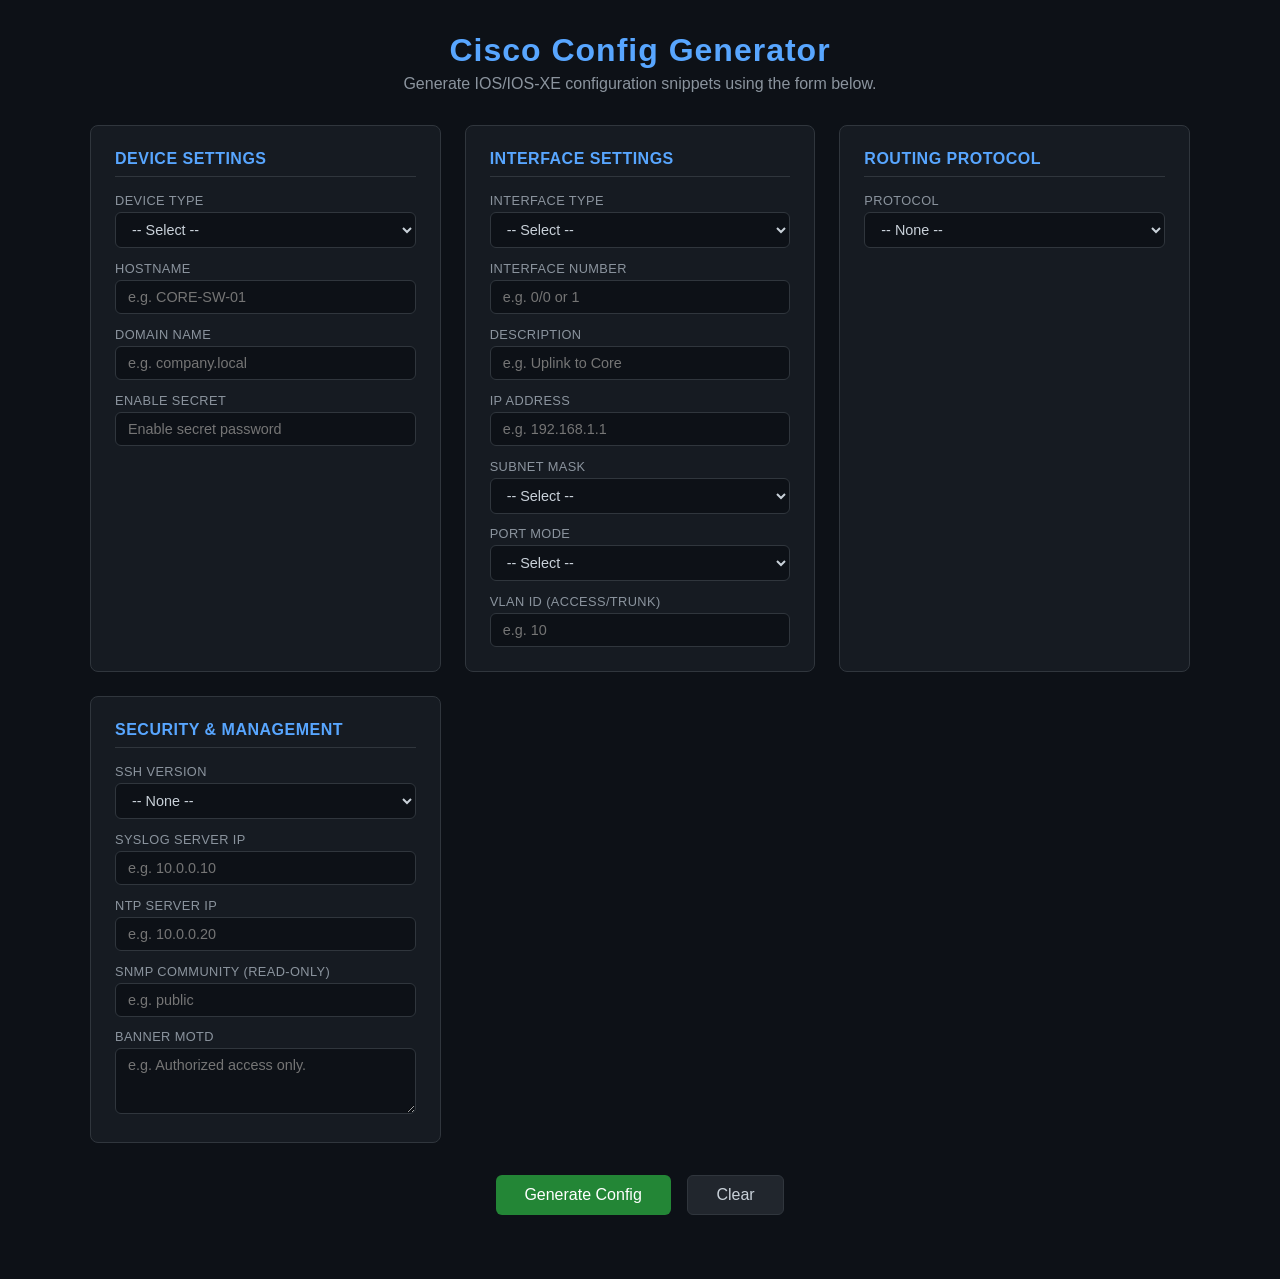
==== index.html @ cb08cebd "Add simple config generator and supporting files Co-Authored-By: Claude Sonnet 4.6 <noreply@anthropi" ====
<!DOCTYPE html>
<html lang="en">
<head>
  <meta charset="UTF-8" />
  <meta name="viewport" content="width=device-width, initial-scale=1.0" />
  <title>Cisco Config Generator</title>
  <link rel="stylesheet" href="style.css" />
</head>
<body>
  <div class="container">
    <header>
      <h1>Cisco Config Generator</h1>
      <p>Generate IOS/IOS-XE configuration snippets using the form below.</p>
    </header>

    <div class="form-grid">

      <!-- Device Settings -->
      <section class="card">
        <h2>Device Settings</h2>

        <label for="deviceType">Device Type</label>
        <select id="deviceType">
          <option value="">-- Select --</option>
          <option value="router">Router</option>
          <option value="switch">Switch (Layer 2)</option>
          <option value="switch_l3">Switch (Layer 3)</option>
          <option value="firewall">ASA Firewall</option>
        </select>

        <label for="hostname">Hostname</label>
        <input type="text" id="hostname" placeholder="e.g. CORE-SW-01" />

        <label for="domain">Domain Name</label>
        <input type="text" id="domain" placeholder="e.g. company.local" />

        <label for="enableSecret">Enable Secret</label>
        <input type="password" id="enableSecret" placeholder="Enable secret password" />
      </section>

      <!-- Interface Settings -->
      <section class="card">
        <h2>Interface Settings</h2>

        <label for="intType">Interface Type</label>
        <select id="intType">
          <option value="">-- Select --</option>
          <option value="GigabitEthernet">GigabitEthernet</option>
          <option value="FastEthernet">FastEthernet</option>
          <option value="TenGigabitEthernet">TenGigabitEthernet</option>
          <option value="Loopback">Loopback</option>
          <option value="Vlan">Vlan</option>
          <option value="Tunnel">Tunnel</option>
        </select>

        <label for="intNumber">Interface Number</label>
        <input type="text" id="intNumber" placeholder="e.g. 0/0 or 1" />

        <label for="intDesc">Description</label>
        <input type="text" id="intDesc" placeholder="e.g. Uplink to Core" />

        <label for="ipAddress">IP Address</label>
        <input type="text" id="ipAddress" placeholder="e.g. 192.168.1.1" />

        <label for="subnetMask">Subnet Mask</label>
        <select id="subnetMask">
          <option value="">-- Select --</option>
          <option value="255.255.255.0">/24 — 255.255.255.0</option>
          <option value="255.255.255.128">/25 — 255.255.255.128</option>
          <option value="255.255.255.192">/26 — 255.255.255.192</option>
          <option value="255.255.255.224">/27 — 255.255.255.224</option>
          <option value="255.255.255.240">/28 — 255.255.255.240</option>
          <option value="255.255.254.0">/23 — 255.255.254.0</option>
          <option value="255.255.252.0">/22 — 255.255.252.0</option>
          <option value="255.255.0.0">/16 — 255.255.0.0</option>
          <option value="255.0.0.0">/8 — 255.0.0.0</option>
        </select>

        <label for="intMode">Port Mode</label>
        <select id="intMode">
          <option value="">-- Select --</option>
          <option value="access">Access</option>
          <option value="trunk">Trunk</option>
          <option value="routed">Routed (no switchport)</option>
        </select>

        <label for="vlanId">VLAN ID (access/trunk)</label>
        <input type="number" id="vlanId" placeholder="e.g. 10" min="1" max="4094" />
      </section>

      <!-- Routing -->
      <section class="card">
        <h2>Routing Protocol</h2>

        <label for="routingProtocol">Protocol</label>
        <select id="routingProtocol">
          <option value="">-- None --</option>
          <option value="static">Static Route</option>
          <option value="ospf">OSPF</option>
          <option value="eigrp">EIGRP</option>
          <option value="bgp">BGP</option>
          <option value="rip">RIP</option>
        </select>

        <div id="staticFields" class="proto-fields hidden">
          <label for="staticDest">Destination Network</label>
          <input type="text" id="staticDest" placeholder="e.g. 0.0.0.0" />
          <label for="staticMask">Destination Mask</label>
          <input type="text" id="staticMask" placeholder="e.g. 0.0.0.0" />
          <label for="staticNext">Next-Hop / Exit Interface</label>
          <input type="text" id="staticNext" placeholder="e.g. 10.0.0.1" />
        </div>

        <div id="ospfFields" class="proto-fields hidden">
          <label for="ospfPid">Process ID</label>
          <input type="number" id="ospfPid" placeholder="e.g. 1" />
          <label for="ospfRouterId">Router ID</label>
          <input type="text" id="ospfRouterId" placeholder="e.g. 1.1.1.1" />
          <label for="ospfNetwork">Network (with wildcard)</label>
          <input type="text" id="ospfNetwork" placeholder="e.g. 192.168.1.0 0.0.0.255" />
          <label for="ospfArea">Area</label>
          <input type="number" id="ospfArea" placeholder="e.g. 0" />
        </div>

        <div id="eigrpFields" class="proto-fields hidden">
          <label for="eigrpAs">AS Number</label>
          <input type="number" id="eigrpAs" placeholder="e.g. 100" />
          <label for="eigrpNetwork">Network</label>
          <input type="text" id="eigrpNetwork" placeholder="e.g. 192.168.1.0" />
        </div>

        <div id="bgpFields" class="proto-fields hidden">
          <label for="bgpAs">Local AS Number</label>
          <input type="number" id="bgpAs" placeholder="e.g. 65001" />
          <label for="bgpNeighbor">Neighbor IP</label>
          <input type="text" id="bgpNeighbor" placeholder="e.g. 10.0.0.2" />
          <label for="bgpNeighborAs">Neighbor AS</label>
          <input type="number" id="bgpNeighborAs" placeholder="e.g. 65002" />
        </div>
      </section>

      <!-- Security -->
      <section class="card">
        <h2>Security &amp; Management</h2>

        <label for="sshVersion">SSH Version</label>
        <select id="sshVersion">
          <option value="">-- None --</option>
          <option value="2">SSHv2</option>
          <option value="1">SSHv1</option>
        </select>

        <label for="syslogServer">Syslog Server IP</label>
        <input type="text" id="syslogServer" placeholder="e.g. 10.0.0.10" />

        <label for="ntpServer">NTP Server IP</label>
        <input type="text" id="ntpServer" placeholder="e.g. 10.0.0.20" />

        <label for="snmpCommunity">SNMP Community (read-only)</label>
        <input type="text" id="snmpCommunity" placeholder="e.g. public" />

        <label for="bannerMotd">Banner MOTD</label>
        <textarea id="bannerMotd" rows="3" placeholder="e.g. Authorized access only."></textarea>
      </section>
    </div>

    <div class="actions">
      <button id="generateBtn">Generate Config</button>
      <button id="clearBtn" class="secondary">Clear</button>
    </div>

    <!-- Output -->
    <section class="card output-card" id="outputSection" style="display:none;">
      <div class="output-header">
        <h2>Generated Configuration</h2>
        <button id="copyBtn">Copy to Clipboard</button>
      </div>
      <pre id="configOutput"></pre>
    </section>
  </div>

  <script src="script.js"></script>
</body>
</html>
---- style.css ----
*, *::before, *::after {
  box-sizing: border-box;
  margin: 0;
  padding: 0;
}

body {
  font-family: 'Segoe UI', Arial, sans-serif;
  background: #0d1117;
  color: #c9d1d9;
  min-height: 100vh;
  padding: 2rem 1rem;
}

.container {
  max-width: 1100px;
  margin: 0 auto;
}

header {
  text-align: center;
  margin-bottom: 2rem;
}

header h1 {
  font-size: 2rem;
  color: #58a6ff;
  letter-spacing: 1px;
}

header p {
  margin-top: 0.4rem;
  color: #8b949e;
}

.form-grid {
  display: grid;
  grid-template-columns: repeat(auto-fit, minmax(300px, 1fr));
  gap: 1.5rem;
}

.card {
  background: #161b22;
  border: 1px solid #30363d;
  border-radius: 8px;
  padding: 1.5rem;
}

.card h2 {
  font-size: 1rem;
  color: #58a6ff;
  margin-bottom: 1rem;
  text-transform: uppercase;
  letter-spacing: 0.5px;
  border-bottom: 1px solid #30363d;
  padding-bottom: 0.5rem;
}

label {
  display: block;
  font-size: 0.8rem;
  color: #8b949e;
  margin-top: 0.8rem;
  margin-bottom: 0.25rem;
  text-transform: uppercase;
  letter-spacing: 0.4px;
}

input[type="text"],
input[type="number"],
input[type="password"],
select,
textarea {
  width: 100%;
  background: #0d1117;
  border: 1px solid #30363d;
  border-radius: 6px;
  color: #c9d1d9;
  padding: 0.5rem 0.75rem;
  font-size: 0.9rem;
  font-family: inherit;
  transition: border-color 0.15s;
}

input:focus,
select:focus,
textarea:focus {
  outline: none;
  border-color: #58a6ff;
}

select option {
  background: #0d1117;
}

textarea {
  resize: vertical;
}

.proto-fields {
  margin-top: 0.5rem;
}

.hidden {
  display: none;
}

.actions {
  display: flex;
  gap: 1rem;
  margin: 2rem 0;
  justify-content: center;
}

button {
  background: #238636;
  color: #fff;
  border: none;
  border-radius: 6px;
  padding: 0.6rem 1.8rem;
  font-size: 1rem;
  cursor: pointer;
  transition: background 0.15s;
}

button:hover {
  background: #2ea043;
}

button.secondary {
  background: #21262d;
  border: 1px solid #30363d;
  color: #c9d1d9;
}

button.secondary:hover {
  background: #30363d;
}

.output-card {
  margin-top: 0;
}

.output-header {
  display: flex;
  justify-content: space-between;
  align-items: center;
  margin-bottom: 1rem;
  border-bottom: 1px solid #30363d;
  padding-bottom: 0.5rem;
}

.output-header h2 {
  border: none;
  margin: 0;
  padding: 0;
}

#copyBtn {
  font-size: 0.85rem;
  padding: 0.4rem 1rem;
  background: #21262d;
  border: 1px solid #30363d;
  color: #c9d1d9;
}

#copyBtn:hover {
  background: #30363d;
}

#copyBtn.copied {
  background: #238636;
  border-color: #238636;
  color: #fff;
}

pre {
  background: #0d1117;
  border: 1px solid #30363d;
  border-radius: 6px;
  padding: 1rem;
  overflow-x: auto;
  font-family: 'Consolas', 'Courier New', monospace;
  font-size: 0.88rem;
  line-height: 1.6;
  color: #e6edf3;
  white-space: pre;
}

@media (max-width: 600px) {
  header h1 {
    font-size: 1.5rem;
  }
  .form-grid {
    grid-template-columns: 1fr;
  }
}
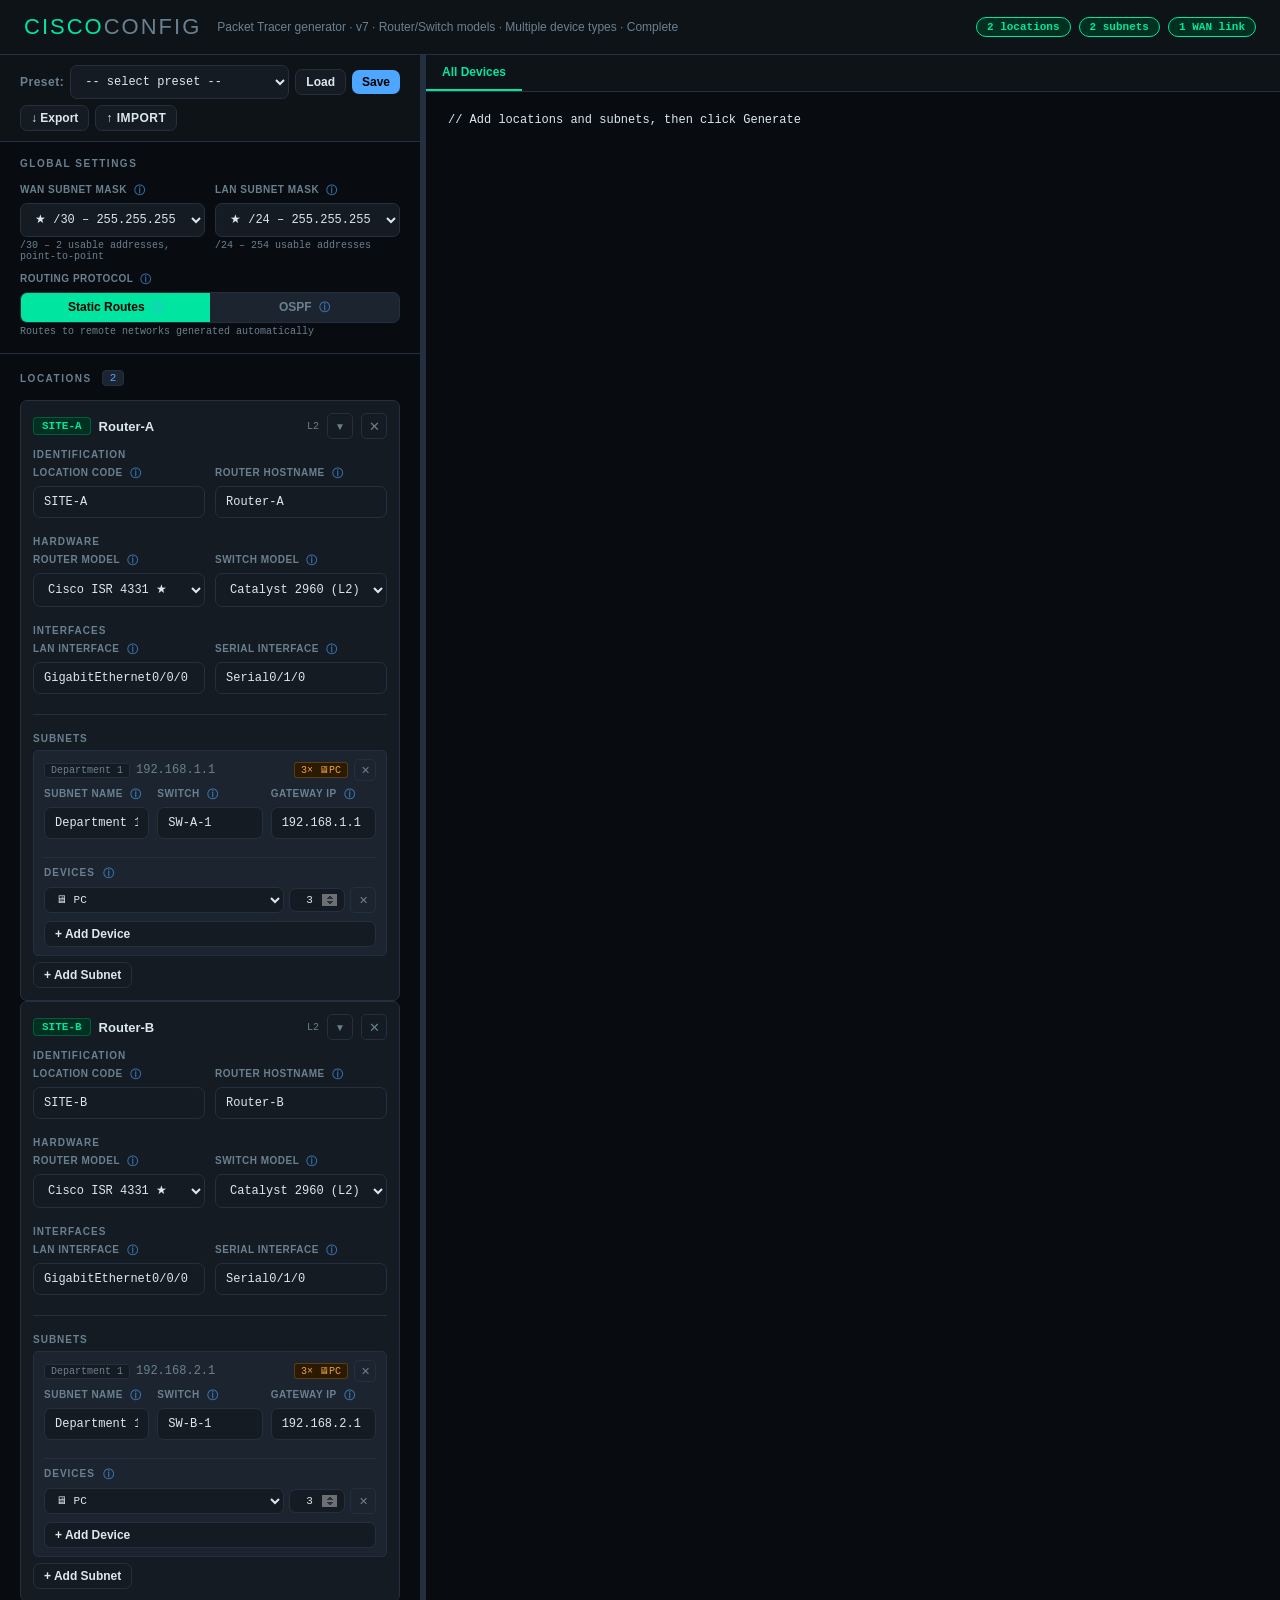
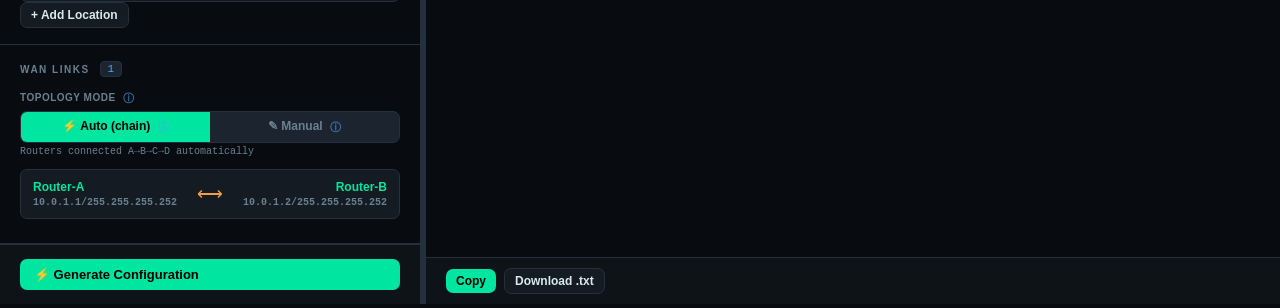
==== commit a8bd0966: "Translate all UI text to English, restore original file structure - index.html: all Norwegian labels" ====
--- a/index.html
+++ b/index.html
@@ -3,182 +3,1152 @@
 <head>
   <meta charset="UTF-8" />
   <meta name="viewport" content="width=device-width, initial-scale=1.0" />
-  <title>Cisco Config Generator</title>
-  <link rel="stylesheet" href="style.css" />
+  <title>Cisco Config Generator v7</title>
+  <link href="https://fonts.googleapis.com/css2?family=JetBrains+Mono:wght@400;600;700&family=Bebas+Neue&family=DM+Sans:wght@400;500;700&display=swap" rel="stylesheet">
+  <style>
+    :root {
+      --bg:      #080c10; --s1: #0e1318; --s2: #141b22; --s3: #1c252f;
+      --border:  #243040; --text: #dce8f0; --muted: #6a8090;
+      --green:   #00e5a0; --green-d: #00301f;
+      --blue:    #4da6ff; --orange: #f0a040; --red: #ff5555; --r: 7px;
+    }
+    *, *::before, *::after { box-sizing: border-box; margin: 0; padding: 0; }
+    body { font-family: 'DM Sans', sans-serif; background: var(--bg); color: var(--text); min-height: 100vh; display: flex; flex-direction: column; }
+
+    header { display: flex; align-items: center; gap: 16px; padding: 14px 24px; border-bottom: 1px solid var(--border); background: var(--s1); flex-shrink: 0; }
+    .logo { font-family: 'Bebas Neue', sans-serif; font-size: 22px; color: var(--green); letter-spacing: 2px; }
+    .logo span { color: var(--muted); }
+    .tagline { font-size: 12px; color: var(--muted); }
+    .header-pills { margin-left: auto; display: flex; gap: 8px; }
+    .pill { font-size: 11px; font-weight: 700; font-family: 'JetBrains Mono', monospace; padding: 3px 10px; border-radius: 999px; border: 1px solid var(--border); color: var(--muted); }
+    .pill.active { background: var(--green-d); color: var(--green); border-color: var(--green); }
+
+    .app { display: flex; flex: 1; overflow: hidden; height: calc(100vh - 53px); }
+    .left { width: 420px; min-width: 280px; overflow-y: auto; border-right: none; display: flex; flex-direction: column; }
+    .resizer { width: 5px; background: var(--border); cursor: col-resize; flex-shrink: 0; transition: background .15s; }
+    .resizer:hover, .resizer.dragging { background: var(--blue); }
+    .right { flex: 1; min-width: 260px; display: flex; flex-direction: column; overflow: hidden; border-left: 1px solid var(--border); }
+
+    .section { padding: 16px 20px; border-bottom: 1px solid var(--border); }
+    .section-head { display: flex; align-items: center; gap: 10px; margin-bottom: 14px; }
+    .section-title { font-size: 10px; font-weight: 700; color: var(--muted); text-transform: uppercase; letter-spacing: 1.5px; }
+    .section-head .count { font-family: 'JetBrains Mono', monospace; font-size: 11px; background: var(--s3); color: var(--blue); border: 1px solid var(--border); border-radius: 4px; padding: 1px 7px; }
+
+    .row2 { display: grid; grid-template-columns: 1fr 1fr; gap: 10px; }
+    .row3 { display: grid; grid-template-columns: 1fr 1fr 1fr; gap: 8px; }
+    .row4 { display: grid; grid-template-columns: 1fr 1fr 1fr 1fr; gap: 8px; }
+    .field { margin-bottom: 10px; }
+    .field:last-child { margin-bottom: 0; }
+    label { display: block; font-size: 10px; font-weight: 700; color: var(--muted); text-transform: uppercase; letter-spacing: 0.5px; margin-bottom: 5px; }
+    input, select { width: 100%; background: var(--s2); border: 1px solid var(--border); border-radius: var(--r); color: var(--text); font-family: 'JetBrains Mono', monospace; font-size: 12px; padding: 8px 10px; transition: border-color .15s; }
+    input:focus, select:focus { outline: none; border-color: var(--blue); }
+    input::placeholder { color: var(--muted); }
+    input[type=number] { -moz-appearance: textfield; }
+    input[type=number]::-webkit-inner-spin-button { opacity: 0.4; }
+    .hint { font-size: 10px; color: var(--muted); margin-top: 3px; font-family: 'JetBrains Mono', monospace; }
+
+    .card { background: var(--s2); border: 1px solid var(--border); border-radius: var(--r); padding: 12px; margin-bottom: 8px; }
+    .card-head { display: flex; align-items: center; gap: 8px; margin-bottom: 10px; }
+    .card-badge { font-family: 'JetBrains Mono', monospace; font-size: 11px; font-weight: 700; padding: 2px 8px; border-radius: 4px; background: var(--green-d); color: var(--green); border: 1px solid rgba(0,229,160,.25); }
+    .card-badge.blue   { background: #0a1e35; color: var(--blue);   border-color: rgba(77,166,255,.25); }
+    .card-badge.orange { background: #2a1a00; color: var(--orange); border-color: rgba(240,160,64,.25); }
+    .card-badge.purple { background: #1a0a2e; color: #b088ff;       border-color: rgba(176,136,255,.25); }
+    .card-title { font-weight: 700; font-size: 13px; flex: 1; overflow: hidden; text-overflow: ellipsis; white-space: nowrap; }
+    .icon-btn { background: none; border: 1px solid var(--border); color: var(--muted); width: 26px; height: 26px; border-radius: 5px; cursor: pointer; display: flex; align-items: center; justify-content: center; font-size: 13px; flex-shrink: 0; transition: border-color .15s, color .15s; }
+    .icon-btn:hover { border-color: var(--red); color: var(--red); }
+    .icon-btn.expand { font-size: 10px; }
+    .icon-btn.expand:hover { border-color: var(--blue); color: var(--blue); }
+
+    .subnet-list { margin-top: 10px; padding-top: 10px; border-top: 1px solid var(--border); }
+    .subnet-item { background: var(--s3); border: 1px solid var(--border); border-radius: 5px; padding: 8px 10px; margin-bottom: 6px; }
+    .subnet-item-head { display: flex; align-items: center; gap: 6px; margin-bottom: 6px; }
+    .subnet-tag { font-family: 'JetBrains Mono', monospace; font-size: 10px; background: var(--s2); border: 1px solid var(--border); border-radius: 3px; padding: 1px 6px; color: var(--muted); }
+    .device-badge { font-size: 10px; font-family: 'JetBrains Mono', monospace; color: var(--orange); background: #2a1a00; border: 1px solid rgba(240,160,64,.25); border-radius: 3px; padding: 1px 6px; white-space: nowrap; max-width: 160px; overflow: hidden; text-overflow: ellipsis; }
+
+    .device-row { display: grid; grid-template-columns: 1fr 56px 26px; gap: 5px; margin-bottom: 4px; align-items: center; }
+    .device-row select, .device-row input { font-size: 11px; padding: 5px 7px; }
+    .device-row .icon-btn { width: 26px; height: 26px; font-size: 11px; }
+
+    .wan-item { background: var(--s2); border: 1px solid var(--border); border-radius: var(--r); padding: 10px 12px; margin-bottom: 8px; display: grid; grid-template-columns: 1fr auto 1fr; gap: 10px; align-items: center; }
+    .wan-arrow { color: var(--orange); font-size: 18px; text-align: center; }
+
+    .btn { display: inline-flex; align-items: center; gap: 6px; padding: 8px 14px; border-radius: var(--r); font-family: 'DM Sans', sans-serif; font-weight: 700; font-size: 13px; cursor: pointer; border: none; transition: opacity .15s, transform .1s; white-space: nowrap; }
+    .btn:active { transform: scale(.97); }
+    .btn-green  { background: var(--green);  color: #000; } .btn-green:hover  { opacity:.85; }
+    .btn-ghost  { background: var(--s2);     color: var(--text); border: 1px solid var(--border); } .btn-ghost:hover { border-color: var(--muted); }
+    .btn-blue   { background: var(--blue);   color: #000; } .btn-blue:hover   { opacity:.85; }
+    .btn-orange { background: var(--orange); color: #000; }
+    .btn-sm { padding: 5px 10px; font-size: 12px; }
+
+    .toggle-group { display: flex; background: var(--s3); border: 1px solid var(--border); border-radius: var(--r); overflow: hidden; }
+    .toggle-opt { flex: 1; padding: 7px 10px; text-align: center; cursor: pointer; font-size: 12px; font-weight: 700; color: var(--muted); transition: all .15s; white-space: nowrap; }
+    .toggle-opt.active { background: var(--green); color: #000; }
+    .toggle-opt.active-blue { background: var(--blue); color: #000; }
+
+    .gen-bar { padding: 14px 20px; background: var(--s1); border-top: 1px solid var(--border); flex-shrink: 0; }
+    #validErr { display: none; padding: 10px 20px; background: #1a0505; border-top: 1px solid var(--red); color: var(--red); font-size: 11px; font-family: 'JetBrains Mono', monospace; line-height: 1.8; }
+
+    .tabs { display: flex; border-bottom: 1px solid var(--border); background: var(--s1); overflow-x: auto; flex-shrink: 0; }
+    .tab { padding: 10px 16px; font-size: 12px; font-weight: 700; cursor: pointer; border-bottom: 2px solid transparent; color: var(--muted); white-space: nowrap; transition: color .15s; }
+    .tab.active { color: var(--green); border-bottom-color: var(--green); }
+    .tab:hover:not(.active) { color: var(--text); }
+    pre { flex: 1; overflow: auto; padding: 18px 22px; font-family: 'JetBrains Mono', monospace; font-size: 12px; line-height: 1.8; color: var(--text); white-space: pre; background: transparent; }
+    .out-bar { padding: 10px 20px; border-top: 1px solid var(--border); background: var(--s1); display: flex; gap: 8px; align-items: center; flex-shrink: 0; }
+    .status { font-size: 11px; color: var(--muted); margin-left: auto; font-family: 'JetBrains Mono', monospace; }
+
+    .toolbar { display: flex; gap: 6px; align-items: center; padding: 10px 20px; background: var(--s1); border-bottom: 1px solid var(--border); flex-shrink: 0; flex-wrap: wrap; }
+    .toolbar select { flex: 1; min-width: 160px; }
+    .toolbar .lbl { display: inline; margin: 0; text-transform: none; font-size: 12px; color: var(--muted); white-space: nowrap; }
+
+    #locationList { display: grid; grid-template-columns: repeat(auto-fill, minmax(320px, 1fr)); gap: 0; }
+    #locationList .card { margin-bottom: 0; }
+    .empty { text-align: center; padding: 24px; color: var(--muted); font-size: 13px; }
+    .empty span { display: block; font-size: 24px; margin-bottom: 8px; }
+
+    ::-webkit-scrollbar { width: 6px; height: 6px; }
+    ::-webkit-scrollbar-track { background: transparent; }
+    ::-webkit-scrollbar-thumb { background: var(--border); border-radius: 3px; }
+
+    .sub-label { font-size: 10px; font-weight: 700; color: var(--muted); text-transform: uppercase; letter-spacing: 1px; margin: 8px 0 6px; }
+    .divider { border: none; border-top: 1px solid var(--border); margin: 8px 0; }
+
+    .tip-icon { cursor: help; color: var(--blue); font-size: 11px; margin-left: 4px; opacity: 0.6; font-family: 'DM Sans', sans-serif; font-weight: 700; text-transform: none; letter-spacing: 0; user-select: none; vertical-align: middle; }
+    .tip-wrap:hover .tip-icon { opacity: 1; }
+
+    #g-tip { display: none; position: fixed; z-index: 9999; background: var(--s3); border: 1px solid var(--blue); border-radius: var(--r); padding: 10px 13px; width: 270px; font-size: 11px; line-height: 1.65; color: var(--text); font-family: 'DM Sans', sans-serif; font-weight: 400; pointer-events: none; box-shadow: 0 8px 28px rgba(0,0,0,0.65); white-space: normal; }
+    #g-tip b { color: var(--blue); }
+    #g-tip-arrow { position: absolute; width: 0; height: 0; border: 5px solid transparent; }
+    #g-tip-arrow.down { border-top-color: var(--blue); top: 100%; }
+    #g-tip-arrow.up   { border-bottom-color: var(--blue); bottom: 100%; }
+  </style>
 </head>
 <body>
-  <div class="container">
-    <header>
-      <h1>Cisco Config Generator</h1>
-      <p>Generate IOS/IOS-XE configuration snippets using the form below.</p>
-    </header>
-
-    <div class="form-grid">
-
-      <!-- Device Settings -->
-      <section class="card">
-        <h2>Device Settings</h2>
-
-        <label for="deviceType">Device Type</label>
-        <select id="deviceType">
-          <option value="">-- Select --</option>
-          <option value="router">Router</option>
-          <option value="switch">Switch (Layer 2)</option>
-          <option value="switch_l3">Switch (Layer 3)</option>
-          <option value="firewall">ASA Firewall</option>
+
+<header>
+  <div class="logo">CISCO<span>CONFIG</span></div>
+  <div class="tagline">Packet Tracer generator · v7 · Router/Switch models · Multiple device types · Complete</div>
+  <div class="header-pills">
+    <div class="pill active" id="pillLoc">0 locations</div>
+    <div class="pill" id="pillSubnet">0 subnets</div>
+    <div class="pill" id="pillWan">0 WAN links</div>
+  </div>
+</header>
+
+<div class="app">
+  <div class="left">
+
+    <!-- Toolbar -->
+    <div class="toolbar">
+      <label class="lbl">Preset:</label>
+      <select id="presetSel"></select>
+      <button class="btn btn-ghost btn-sm" id="loadPresetBtn">Load</button>
+      <button class="btn btn-blue  btn-sm" id="savePresetBtn">Save</button>
+      <button class="btn btn-ghost btn-sm" id="exportBtn"   title="Export project as JSON">↓ Export</button>
+      <label  class="btn btn-ghost btn-sm" title="Import project from JSON" style="cursor:pointer;margin:0;">
+        ↑ Import<input type="file" accept=".json" id="importFile" style="display:none;" />
+      </label>
+    </div>
+
+    <!-- Global Settings -->
+    <div class="section">
+      <div class="section-head"><div class="section-title">Global Settings</div></div>
+      <div class="row2">
+        <div class="field">
+          <label>WAN Subnet Mask <span class="tip-wrap" data-what="Subnet mask for serial WAN links between routers." data-why="/30 gives only 2 usable addresses — perfect for point-to-point links. Never use /27 or larger on WAN."><span class="tip-icon">ⓘ</span></span></label>
+          <select id="wanMask">
+            <option value="255.255.255.252">★ /30 – 255.255.255.252 (recommended)</option>
+            <option value="255.255.255.248">   /29 – 255.255.255.248</option>
+            <option value="255.255.255.240">   /28 – 255.255.255.240</option>
+          </select>
+          <div class="hint" id="wanMaskHint">/30 – 2 usable addresses, point-to-point</div>
+        </div>
+        <div class="field">
+          <label>LAN Subnet Mask <span class="tip-wrap" data-what="Subnet mask for all local networks (LAN)." data-why="/24 gives 254 usable addresses and is easy to understand — industry standard for internal office networks."><span class="tip-icon">ⓘ</span></span></label>
+          <select id="lanMask">
+            <option value="255.255.255.0">  ★ /24 – 255.255.255.0   (recommended)</option>
+            <option value="255.255.255.128">   /25 – 255.255.255.128</option>
+            <option value="255.255.255.192">   /26 – 255.255.255.192</option>
+            <option value="255.255.255.224">   /27 – 255.255.255.224</option>
+            <option value="255.255.254.0">     /23 – 255.255.254.0</option>
+            <option value="255.255.252.0">     /22 – 255.255.252.0</option>
+          </select>
+          <div class="hint" id="lanMaskHint">/24 – 254 usable addresses</div>
+        </div>
+      </div>
+      <div class="field">
+        <label>Routing Protocol <span class="tip-wrap" data-what="Determines how routers learn about remote networks." data-why="Static Routes is simplest for labs. OSPF is more realistic and scales better — recommended for 3+ locations."><span class="tip-icon">ⓘ</span></span></label>
+        <div class="toggle-group">
+          <div class="toggle-opt active" id="protoStatic" onclick="setRoutingProtocol('static')">Static Routes <span class="tip-wrap" data-what="Manual static routes to each remote network." data-why="Easiest to understand. Perfect for labs with 2–3 locations."><span class="tip-icon">ⓘ</span></span></div>
+          <div class="toggle-opt" id="protoOspf"   onclick="setRoutingProtocol('ospf')">OSPF <span class="tip-wrap" data-what="Open Shortest Path First — dynamic routing that automatically shares routing tables." data-why="Scales better. Used in most enterprise networks. Choose for realistic setups."><span class="tip-icon">ⓘ</span></span></div>
+        </div>
+        <div class="hint" id="protoHint">Routes to remote networks generated automatically</div>
+      </div>
+    </div>
+
+    <!-- Locations -->
+    <div class="section">
+      <div class="section-head">
+        <div class="section-title">Locations</div>
+        <div class="count" id="locCount">0</div>
+      </div>
+      <div id="locationList"></div>
+      <button class="btn btn-ghost btn-sm" id="addLocBtn">+ Add Location</button>
+    </div>
+
+    <!-- WAN Links -->
+    <div class="section">
+      <div class="section-head">
+        <div class="section-title">WAN Links</div>
+        <div class="count" id="wanCount">0</div>
+      </div>
+      <div class="field" style="margin-bottom:12px;">
+        <label>Topology Mode <span class="tip-wrap" data-what="Determines how WAN links are configured." data-why="Auto is fastest for linear networks. Manual gives full control."><span class="tip-icon">ⓘ</span></span></label>
+        <div class="toggle-group">
+          <div class="toggle-opt active" id="modeAuto"   onclick="setWanMode('auto')">⚡ Auto (chain) <span class="tip-wrap" data-what="Connects routers in a chain: A→B→C→D." data-why="WAN IPs are set automatically. Use for linear topologies."><span class="tip-icon">ⓘ</span></span></div>
+          <div class="toggle-opt"        id="modeManual" onclick="setWanMode('manual')">✎ Manual <span class="tip-wrap" data-what="You define which routers are connected." data-why="Use for star, hub-and-spoke, or mesh topology."><span class="tip-icon">ⓘ</span></span></div>
+        </div>
+        <div class="hint" id="modeHint">Routers connected A→B→C→D automatically</div>
+      </div>
+      <div id="wanList"></div>
+      <div id="wanManualAdd" style="display:none;">
+        <button class="btn btn-ghost btn-sm" id="addWanBtn">+ Add WAN Link</button>
+      </div>
+    </div>
+
+    <div id="validErr"></div>
+    <div class="gen-bar">
+      <button class="btn btn-green" style="width:100%;" id="generateBtn">⚡ Generate Configuration</button>
+    </div>
+  </div>
+
+  <!-- RESIZER -->
+  <div class="resizer" id="resizer"></div>
+
+  <!-- RIGHT -->
+  <div class="right">
+    <div class="tabs" id="tabBar"><div class="tab active" data-key="all">All Devices</div></div>
+    <pre id="output">// Add locations and subnets, then click Generate</pre>
+    <div class="out-bar">
+      <button class="btn btn-green btn-sm" id="copyBtn">Copy</button>
+      <button class="btn btn-ghost btn-sm" id="downloadBtn">Download .txt</button>
+      <span class="status" id="statusMsg"></span>
+    </div>
+  </div>
+</div>
+
+<datalist id="serialIfList">
+  <option value="Serial0/1/0">ISR 4000 (standard)</option>
+  <option value="Serial0/0/0">ISR 2900/3900</option>
+  <option value="Serial0/0">2600 series</option>
+</datalist>
+
+<div id="g-tip"><div id="g-tip-inner"></div><div id="g-tip-arrow" class="down"></div></div>
+
+<script>
+// ═══════════════════════════════════════════════
+//  CONSTANTS
+// ═══════════════════════════════════════════════
+const ROUTER_MODELS = {
+  ISR4331: { label: 'Cisco ISR 4331 ★', lanIf: 'GigabitEthernet0/0/0', serialIf: 'Serial0/1/0'  },
+  ISR2901: { label: 'Cisco ISR 2901',   lanIf: 'GigabitEthernet0/0',   serialIf: 'Serial0/0/0'  },
+  ISR1941: { label: 'Cisco ISR 1941',   lanIf: 'GigabitEthernet0/0',   serialIf: 'Serial0/0/0'  },
+  C2811:   { label: 'Cisco 2811',       lanIf: 'FastEthernet0/0',      serialIf: 'Serial0/0/0'  },
+};
+
+const SWITCH_MODELS = {
+  C2960: { label: 'Catalyst 2960 (L2) ★', type: 'l2' },
+  C3560: { label: 'Catalyst 3560 (L3)',    type: 'l3' },
+  C3650: { label: 'Catalyst 3650 (L3)',    type: 'l3' },
+};
+
+const DEVICE_TYPES = ['PC', 'Laptop', 'Server', 'Printer', 'IP Phone'];
+const DEVICE_ICONS = { PC: '🖥', Laptop: '💻', Server: '🖧', Printer: '🖨', 'IP Phone': '📞' };
+
+// ═══════════════════════════════════════════════
+//  STATE
+// ═══════════════════════════════════════════════
+let locations       = [];
+let wanLinks        = [];
+let wanMode         = 'auto';
+let routingProtocol = 'static';
+let sections        = {};
+let activeTab       = 'all';
+let locIdSeq = 0, subIdSeq = 0, wanIdSeq = 0;
+
+// ═══════════════════════════════════════════════
+//  UTILS
+// ═══════════════════════════════════════════════
+const uid    = () => ++locIdSeq;
+const subUid = () => ++subIdSeq;
+const wanUid = () => ++wanIdSeq;
+
+function networkAddr(ip, mask) {
+  if (!ip || !mask) return '0.0.0.0';
+  return ip.split('.').map((x,i) => Number(x) & Number(mask.split('.')[i])).join('.');
+}
+function wildcardMask(mask) { return mask.split('.').map(n => 255 - parseInt(n)).join('.'); }
+function cidrLen(mask) {
+  const m = {'255.255.255.252':'/30','255.255.255.248':'/29','255.255.255.240':'/28',
+    '255.255.255.0':'/24','255.255.255.128':'/25','255.255.255.192':'/26',
+    '255.255.255.224':'/27','255.255.254.0':'/23','255.255.252.0':'/22'};
+  return m[mask]||'';
+}
+function maskHosts(mask) {
+  const h = {'255.255.255.252':2,'255.255.255.248':6,'255.255.255.240':14,
+    '255.255.255.0':254,'255.255.255.128':126,'255.255.255.192':62,
+    '255.255.255.224':30,'255.255.254.0':510,'255.255.252.0':1022};
+  return h[mask]||'?';
+}
+function isValidIp(ip) {
+  if (!ip) return false;
+  const p = ip.split('.');
+  if (p.length !== 4) return false;
+  return p.every(x => { const n=parseInt(x); return !isNaN(n)&&n>=0&&n<=255&&String(n)===x; });
+}
+function v(id) { return (document.getElementById(id)||{value:''}).value.trim(); }
+function getLoc(id) { return locations.find(l => l.id === id); }
+
+// Transit subnet for L3 switch: 172.16.{idx+1}.0/30
+function transitIps(locIdx) {
+  return { router: `172.16.${locIdx+1}.1`, sw: `172.16.${locIdx+1}.2`, mask: '255.255.255.252', net: `172.16.${locIdx+1}.0` };
+}
+
+// Total device count for a subnet
+function totalDevices(s) {
+  return (s.devices||[]).reduce((a,d) => a + (d.count||1), 0);
+}
+
+// Summary badge text: "2× PC + 1× Laptop"
+function deviceSummary(s) {
+  const parts = (s.devices||[]).filter(d=>d.count>0).map(d => `${d.count}× ${DEVICE_ICONS[d.type]||''}${d.type}`);
+  return parts.join(' + ') || '—';
+}
+
+// Generate flat IP+label list for all device groups in a subnet
+function allDeviceIps(gwIp, devices) {
+  const base = gwIp.replace(/\.\d+$/, '');
+  const entries = [];
+  let offset = 10;
+  (devices||[]).forEach(d => {
+    for (let i = 0; i < (d.count||1); i++) {
+      const label = (d.count||1) === 1 ? d.type : `${d.type}-${i+1}`;
+      entries.push({ label, ip: `${base}.${offset}`, type: d.type });
+      offset++;
+    }
+  });
+  return entries;
+}
+
+// ═══════════════════════════════════════════════
+//  TOOLTIP
+// ═══════════════════════════════════════════════
+function tip(what, why) {
+  const w = what.replace(/"/g,'&quot;'), y = why.replace(/"/g,'&quot;');
+  return `<span class="tip-wrap" data-what="${w}" data-why="${y}"><span class="tip-icon">ⓘ</span></span>`;
+}
+(function() {
+  const gTip=document.getElementById('g-tip'), gI=document.getElementById('g-tip-inner'), gA=document.getElementById('g-tip-arrow');
+  const W=270, M=8;
+  document.addEventListener('mouseover', e => {
+    const icon = e.target.closest('.tip-icon'); if (!icon) return;
+    const wrap = icon.closest('.tip-wrap'); if (!wrap||!wrap.dataset.what) return;
+    gI.innerHTML = `<b>What:</b> ${wrap.dataset.what}<br><br><b>Why:</b> ${wrap.dataset.why}`;
+    gTip.style.display = 'block';
+    const r = icon.getBoundingClientRect(), h = gTip.offsetHeight;
+    const below = r.top < h + M + 10;
+    const top   = below ? r.bottom + M : r.top - h - M;
+    let left = r.left + r.width/2 - W/2;
+    left = Math.max(M, Math.min(left, window.innerWidth - W - M));
+    gTip.style.top = top+'px'; gTip.style.left = left+'px';
+    const aLeft = (r.left + r.width/2) - left - 5;
+    gA.style.left = Math.max(8, Math.min(aLeft, W-18))+'px';
+    if (below) { gA.className='up'; gA.style.bottom='100%'; gA.style.top=''; }
+    else        { gA.className='down'; gA.style.top='100%'; gA.style.bottom=''; }
+  });
+  document.addEventListener('mouseout', e => {
+    const icon = e.target.closest('.tip-icon'); if (!icon) return;
+    const wrap = icon.closest('.tip-wrap');
+    if (wrap && !wrap.contains(e.relatedTarget)) gTip.style.display = 'none';
+  });
+})();
+
+// ═══════════════════════════════════════════════
+//  RENDER LOCATIONS
+// ═══════════════════════════════════════════════
+function renderLocations() {
+  const el = document.getElementById('locationList');
+  if (!locations.length) { el.innerHTML='<div class="empty"><span>📍</span>No locations yet</div>'; updatePills(); return; }
+  el.innerHTML = '';
+  locations.forEach(loc => {
+    const swModel = Object.entries(SWITCH_MODELS).find(([,m]) => m.type === loc.switchType)?.[0] || 'C2960';
+    const div = document.createElement('div');
+    div.className = 'card'; div.id = 'loc-' + loc.id;
+    div.innerHTML = `
+      <div class="card-head">
+        <span class="card-badge">${loc.name||'LOC'}</span>
+        <span class="card-title">${loc.routerName||'Router'}</span>
+        <span style="font-size:10px;color:var(--muted);font-family:'JetBrains Mono',monospace;white-space:nowrap;">${loc.switchType==='l3'?'L3':'L2'}</span>
+        <button class="icon-btn expand" onclick="toggleLocExpand(${loc.id})">▼</button>
+        <button class="icon-btn" onclick="removeLoc(${loc.id})">✕</button>
+      </div>
+      <div class="loc-body" id="locbody-${loc.id}">
+
+        <div class="sub-label">Identification</div>
+        <div class="row2">
+          <div class="field">
+            <label>Location Code ${tip('Short code for the location.','Used in hostname and config. Short codes are easier to read.')}</label>
+            <input value="${loc.name}" placeholder="KVG" oninput="updateLoc(${loc.id},'name',this.value)" />
+          </div>
+          <div class="field">
+            <label>Router Hostname ${tip('The hostname the router gets in the configuration.','Clear hostnames make it easy to identify devices in show commands.')}</label>
+            <input value="${loc.routerName}" placeholder="Router-KVG" oninput="updateLoc(${loc.id},'routerName',this.value)" />
+          </div>
+        </div>
+
+        <div class="sub-label">Hardware</div>
+        <div class="row2">
+          <div class="field">
+            <label>Router Model ${tip('The Cisco router model used at this location.','Select model to auto-fill correct interface names. Different models have different ports.')}</label>
+            <select onchange="applyRouterModel(${loc.id},this.value)">
+              ${Object.entries(ROUTER_MODELS).map(([k,m])=>`<option value="${k}"${loc.routerModel===k?' selected':''}>${m.label}</option>`).join('')}
+            </select>
+          </div>
+          <div class="field">
+            <label>Switch Model ${tip('Catalyst 2960 is an L2 switch (trunk/access). Catalyst 3560/3650 is L3 and handles inter-VLAN routing itself.','L3 switch eliminates the need for router-on-a-stick. More realistic for enterprise networks, but more complex configuration.')}</label>
+            <select onchange="applySwitch(${loc.id},this.value)">
+              ${Object.entries(SWITCH_MODELS).map(([k,m])=>`<option value="${k}"${swModel===k?' selected':''}>${m.label}</option>`).join('')}
+            </select>
+          </div>
+        </div>
+
+        <div class="sub-label">Interfaces</div>
+        <div class="row2">
+          <div class="field">
+            <label>LAN Interface ${tip('Physical port on the router facing LAN.','Auto-filled by router model. Change only if needed.')}</label>
+            <input value="${loc.lanIf}" placeholder="GigabitEthernet0/0/0" oninput="updateLoc(${loc.id},'lanIf',this.value)" />
+          </div>
+          <div class="field">
+            <label>Serial Interface ${tip('Serial port for WAN. Used only in L2 switch mode (not L3).','Auto-filled by router model.')}</label>
+            <input value="${loc.serialIf||'Serial0/1/0'}" list="serialIfList" oninput="updateLoc(${loc.id},'serialIf',this.value)" />
+          </div>
+        </div>
+
+        <div class="subnet-list">
+          <div class="sub-label">Subnets</div>
+          <div id="subnets-${loc.id}"></div>
+          <button class="btn btn-ghost btn-sm" onclick="addSubnet(${loc.id})">+ Add Subnet</button>
+        </div>
+      </div>`;
+    el.appendChild(div);
+    renderSubnets(loc.id);
+  });
+  if (wanMode==='auto') buildAutoWan();
+  renderWanLinks();
+  updatePills();
+}
+
+function toggleLocExpand(id) {
+  const body=document.getElementById('locbody-'+id), btn=body.previousElementSibling.querySelector('.expand');
+  const h=body.style.display==='none'; body.style.display=h?'':'none'; btn.textContent=h?'▲':'▼';
+}
+
+function renderSubnets(locId) {
+  const loc=getLoc(locId), el=document.getElementById('subnets-'+locId);
+  if (!el) return;
+  if (!loc.subnets.length) { el.innerHTML=''; return; }
+  el.innerHTML='';
+  loc.subnets.forEach(s => {
+    const summary = deviceSummary(s);
+    const devRows = (s.devices||[]).map((dv,idx) => `
+      <div class="device-row">
+        <select onchange="updateDevice(${locId},${s.id},${idx},'type',this.value)">
+          ${DEVICE_TYPES.map(t=>`<option value="${t}"${dv.type===t?' selected':''}>${DEVICE_ICONS[t]||''} ${t}</option>`).join('')}
         </select>
-
-        <label for="hostname">Hostname</label>
-        <input type="text" id="hostname" placeholder="e.g. CORE-SW-01" />
-
-        <label for="domain">Domain Name</label>
-        <input type="text" id="domain" placeholder="e.g. company.local" />
-
-        <label for="enableSecret">Enable Secret</label>
-        <input type="password" id="enableSecret" placeholder="Enable secret password" />
-      </section>
-
-      <!-- Interface Settings -->
-      <section class="card">
-        <h2>Interface Settings</h2>
-
-        <label for="intType">Interface Type</label>
-        <select id="intType">
-          <option value="">-- Select --</option>
-          <option value="GigabitEthernet">GigabitEthernet</option>
-          <option value="FastEthernet">FastEthernet</option>
-          <option value="TenGigabitEthernet">TenGigabitEthernet</option>
-          <option value="Loopback">Loopback</option>
-          <option value="Vlan">Vlan</option>
-          <option value="Tunnel">Tunnel</option>
-        </select>
-
-        <label for="intNumber">Interface Number</label>
-        <input type="text" id="intNumber" placeholder="e.g. 0/0 or 1" />
-
-        <label for="intDesc">Description</label>
-        <input type="text" id="intDesc" placeholder="e.g. Uplink to Core" />
-
-        <label for="ipAddress">IP Address</label>
-        <input type="text" id="ipAddress" placeholder="e.g. 192.168.1.1" />
-
-        <label for="subnetMask">Subnet Mask</label>
-        <select id="subnetMask">
-          <option value="">-- Select --</option>
-          <option value="255.255.255.0">/24 — 255.255.255.0</option>
-          <option value="255.255.255.128">/25 — 255.255.255.128</option>
-          <option value="255.255.255.192">/26 — 255.255.255.192</option>
-          <option value="255.255.255.224">/27 — 255.255.255.224</option>
-          <option value="255.255.255.240">/28 — 255.255.255.240</option>
-          <option value="255.255.254.0">/23 — 255.255.254.0</option>
-          <option value="255.255.252.0">/22 — 255.255.252.0</option>
-          <option value="255.255.0.0">/16 — 255.255.0.0</option>
-          <option value="255.0.0.0">/8 — 255.0.0.0</option>
-        </select>
-
-        <label for="intMode">Port Mode</label>
-        <select id="intMode">
-          <option value="">-- Select --</option>
-          <option value="access">Access</option>
-          <option value="trunk">Trunk</option>
-          <option value="routed">Routed (no switchport)</option>
-        </select>
-
-        <label for="vlanId">VLAN ID (access/trunk)</label>
-        <input type="number" id="vlanId" placeholder="e.g. 10" min="1" max="4094" />
-      </section>
-
-      <!-- Routing -->
-      <section class="card">
-        <h2>Routing Protocol</h2>
-
-        <label for="routingProtocol">Protocol</label>
-        <select id="routingProtocol">
-          <option value="">-- None --</option>
-          <option value="static">Static Route</option>
-          <option value="ospf">OSPF</option>
-          <option value="eigrp">EIGRP</option>
-          <option value="bgp">BGP</option>
-          <option value="rip">RIP</option>
-        </select>
-
-        <div id="staticFields" class="proto-fields hidden">
-          <label for="staticDest">Destination Network</label>
-          <input type="text" id="staticDest" placeholder="e.g. 0.0.0.0" />
-          <label for="staticMask">Destination Mask</label>
-          <input type="text" id="staticMask" placeholder="e.g. 0.0.0.0" />
-          <label for="staticNext">Next-Hop / Exit Interface</label>
-          <input type="text" id="staticNext" placeholder="e.g. 10.0.0.1" />
-        </div>
-
-        <div id="ospfFields" class="proto-fields hidden">
-          <label for="ospfPid">Process ID</label>
-          <input type="number" id="ospfPid" placeholder="e.g. 1" />
-          <label for="ospfRouterId">Router ID</label>
-          <input type="text" id="ospfRouterId" placeholder="e.g. 1.1.1.1" />
-          <label for="ospfNetwork">Network (with wildcard)</label>
-          <input type="text" id="ospfNetwork" placeholder="e.g. 192.168.1.0 0.0.0.255" />
-          <label for="ospfArea">Area</label>
-          <input type="number" id="ospfArea" placeholder="e.g. 0" />
-        </div>
-
-        <div id="eigrpFields" class="proto-fields hidden">
-          <label for="eigrpAs">AS Number</label>
-          <input type="number" id="eigrpAs" placeholder="e.g. 100" />
-          <label for="eigrpNetwork">Network</label>
-          <input type="text" id="eigrpNetwork" placeholder="e.g. 192.168.1.0" />
-        </div>
-
-        <div id="bgpFields" class="proto-fields hidden">
-          <label for="bgpAs">Local AS Number</label>
-          <input type="number" id="bgpAs" placeholder="e.g. 65001" />
-          <label for="bgpNeighbor">Neighbor IP</label>
-          <input type="text" id="bgpNeighbor" placeholder="e.g. 10.0.0.2" />
-          <label for="bgpNeighborAs">Neighbor AS</label>
-          <input type="number" id="bgpNeighborAs" placeholder="e.g. 65002" />
-        </div>
-      </section>
-
-      <!-- Security -->
-      <section class="card">
-        <h2>Security &amp; Management</h2>
-
-        <label for="sshVersion">SSH Version</label>
-        <select id="sshVersion">
-          <option value="">-- None --</option>
-          <option value="2">SSHv2</option>
-          <option value="1">SSHv1</option>
-        </select>
-
-        <label for="syslogServer">Syslog Server IP</label>
-        <input type="text" id="syslogServer" placeholder="e.g. 10.0.0.10" />
-
-        <label for="ntpServer">NTP Server IP</label>
-        <input type="text" id="ntpServer" placeholder="e.g. 10.0.0.20" />
-
-        <label for="snmpCommunity">SNMP Community (read-only)</label>
-        <input type="text" id="snmpCommunity" placeholder="e.g. public" />
-
-        <label for="bannerMotd">Banner MOTD</label>
-        <textarea id="bannerMotd" rows="3" placeholder="e.g. Authorized access only."></textarea>
-      </section>
-    </div>
-
-    <div class="actions">
-      <button id="generateBtn">Generate Config</button>
-      <button id="clearBtn" class="secondary">Clear</button>
-    </div>
-
-    <!-- Output -->
-    <section class="card output-card" id="outputSection" style="display:none;">
-      <div class="output-header">
-        <h2>Generated Configuration</h2>
-        <button id="copyBtn">Copy to Clipboard</button>
+        <input type="number" min="1" max="50" value="${dv.count||1}" style="text-align:center;" oninput="updateDevice(${locId},${s.id},${idx},'count',Math.max(1,parseInt(this.value)||1))" />
+        <button class="icon-btn" onclick="removeDevice(${locId},${s.id},${idx})" title="Remove device">✕</button>
+      </div>`).join('');
+
+    const d = document.createElement('div');
+    d.className = 'subnet-item';
+    d.innerHTML = `
+      <div class="subnet-item-head">
+        <span class="subnet-tag">${s.name||'subnet'}</span>
+        <span style="flex:1;font-size:12px;color:var(--muted);font-family:'JetBrains Mono',monospace;">${s.gwIp||'—'}</span>
+        <span class="device-badge" title="${summary}">${summary}</span>
+        <button class="icon-btn" style="width:22px;height:22px;font-size:11px;" onclick="removeSubnet(${locId},${s.id})">✕</button>
       </div>
-      <pre id="configOutput"></pre>
-    </section>
-  </div>
-
-  <script src="script.js"></script>
+      <div class="row3">
+        <div class="field">
+          <label>Subnet Name ${tip('Descriptive name for the subnet.','Used as VLAN name and DHCP pool name.')}</label>
+          <input value="${s.name}" placeholder="Management" oninput="updateSubnet(${locId},${s.id},'name',this.value)" />
+        </div>
+        <div class="field">
+          <label>Switch ${tip('Hostname of the switch for this subnet.','The switch gets automatically generated configuration.')}</label>
+          <input value="${s.switchName}" placeholder="SW-KVG-1" oninput="updateSubnet(${locId},${s.id},'switchName',this.value)" />
+        </div>
+        <div class="field">
+          <label>Gateway IP ${tip('The IP address that is the gateway for the subnet.','.1 as the last octet is convention. PCs use this as the default gateway.')}</label>
+          <input value="${s.gwIp}" placeholder="192.168.1.1" oninput="updateSubnet(${locId},${s.id},'gwIp',this.value)" />
+        </div>
+      </div>
+      <hr class="divider">
+      <div class="sub-label">Devices ${tip('Add one or more device types to this subnet.','E.g. 2× PC + 1× Laptop. Generates full IP list in PC Setup. IP addresses assigned from .10 upward.')}</div>
+      <div id="devrows-${locId}-${s.id}">${devRows}</div>
+      <button class="btn btn-ghost btn-sm" style="margin-top:4px;width:100%;" onclick="addDevice(${locId},${s.id})">+ Add Device</button>`;
+    el.appendChild(d);
+  });
+}
+
+// ═══════════════════════════════════════════════
+//  LOCATION CRUD
+// ═══════════════════════════════════════════════
+function addLocation(data={}) {
+  const id=uid();
+  const model = ROUTER_MODELS[data.routerModel] || ROUTER_MODELS.ISR4331;
+  locations.push({
+    id,
+    name:        data.name        || '',
+    routerName:  data.routerName  || '',
+    routerModel: data.routerModel || 'ISR4331',
+    switchType:  data.switchType  || 'l2',
+    lanIf:       data.lanIf       || model.lanIf,
+    serialIf:    data.serialIf    || model.serialIf,
+    lanIp:       data.lanIp       || '',
+    subnets:     (data.subnets||[]).map(s=>({
+      id: subUid(),
+      name:       s.name       || '',
+      switchName: s.switchName || '',
+      gwIp:       s.gwIp       || '',
+      // support both new (devices[]) and legacy (deviceType/deviceCount) format
+      devices: s.devices
+        ? s.devices.map(d=>({type:d.type||'PC', count:d.count||1}))
+        : [{type: s.deviceType||'PC', count: s.deviceCount||1}]
+    }))
+  });
+  renderLocations();
+}
+function removeLoc(id) {
+  locations=locations.filter(l=>l.id!==id);
+  wanLinks=wanLinks.filter(w=>w.fromId!==id&&w.toId!==id);
+  renderLocations();
+}
+function updateLoc(id,key,val) {
+  const loc=getLoc(id); if(loc){loc[key]=val;updatePills();if(wanMode==='auto')buildAutoWan();}
+}
+function applyRouterModel(locId, modelKey) {
+  const loc=getLoc(locId); if(!loc) return;
+  const model=ROUTER_MODELS[modelKey]; if(!model) return;
+  loc.routerModel=modelKey; loc.lanIf=model.lanIf; loc.serialIf=model.serialIf;
+  renderLocations();
+}
+function applySwitch(locId, swKey) {
+  const loc=getLoc(locId); if(!loc) return;
+  const sw=SWITCH_MODELS[swKey]; if(!sw) return;
+  loc.switchType=sw.type; loc.switchModel=swKey;
+  renderLocations();
+}
+function addSubnet(locId) {
+  const loc=getLoc(locId); if(!loc) return;
+  loc.subnets.push({id:subUid(), name:'', switchName:'', gwIp:'', devices:[{type:'PC',count:1}]});
+  renderSubnets(locId); updatePills();
+}
+function removeSubnet(locId,subId) {
+  const loc=getLoc(locId); if(!loc) return;
+  loc.subnets=loc.subnets.filter(s=>s.id!==subId);
+  renderSubnets(locId); updatePills();
+}
+function updateSubnet(locId,subId,key,val) {
+  const loc=getLoc(locId); if(!loc) return;
+  const s=loc.subnets.find(x=>x.id===subId);
+  if(s){s[key]=val;renderSubnets(locId);updatePills();}
+}
+
+// Device rows within a subnet
+function addDevice(locId, subId) {
+  const loc=getLoc(locId); if(!loc) return;
+  const s=loc.subnets.find(x=>x.id===subId); if(!s) return;
+  s.devices.push({type:'PC', count:1});
+  renderSubnets(locId); updatePills();
+}
+function removeDevice(locId, subId, devIdx) {
+  const loc=getLoc(locId); if(!loc) return;
+  const s=loc.subnets.find(x=>x.id===subId); if(!s) return;
+  if(s.devices.length<=1){alert('A subnet must have at least one device type.');return;}
+  s.devices.splice(devIdx,1);
+  renderSubnets(locId); updatePills();
+}
+function updateDevice(locId, subId, devIdx, key, val) {
+  const loc=getLoc(locId); if(!loc) return;
+  const s=loc.subnets.find(x=>x.id===subId); if(!s) return;
+  if(s.devices[devIdx]) s.devices[devIdx][key] = key==='count' ? parseInt(val)||1 : val;
+  renderSubnets(locId); updatePills();
+}
+
+// ═══════════════════════════════════════════════
+//  WAN LINKS
+// ═══════════════════════════════════════════════
+function setWanMode(mode) {
+  wanMode=mode;
+  document.getElementById('modeAuto').classList.toggle('active',mode==='auto');
+  document.getElementById('modeManual').classList.toggle('active',mode==='manual');
+  document.getElementById('wanManualAdd').style.display=mode==='manual'?'':'none';
+  document.getElementById('modeHint').textContent=mode==='auto'?'Routers connected A→B→C→D automatically':'Define each WAN link manually';
+  if(mode==='auto') buildAutoWan();
+  renderWanLinks();
+}
+function buildAutoWan() {
+  wanLinks=[];
+  for(let i=0;i<locations.length-1;i++){
+    const a=locations[i],b=locations[i+1];
+    wanLinks.push({id:wanUid(),fromId:a.id,toId:b.id,ipFrom:`10.0.${i+1}.1`,ipTo:`10.0.${i+1}.2`});
+  }
+  updatePills();
+}
+function addManualWan() {
+  if(locations.length<2){alert('Add at least 2 locations first.');return;}
+  wanLinks.push({id:wanUid(),fromId:locations[0].id,toId:locations[1].id,ipFrom:`10.0.${wanLinks.length+1}.1`,ipTo:`10.0.${wanLinks.length+1}.2`});
+  renderWanLinks(); updatePills();
+}
+function removeWan(id){wanLinks=wanLinks.filter(w=>w.id!==id);renderWanLinks();updatePills();}
+function updateWan(id,key,val){const w=wanLinks.find(x=>x.id===id);if(w)w[key]=(key==='fromId'||key==='toId')?parseInt(val):val;}
+function renderWanLinks() {
+  const el=document.getElementById('wanList'); el.innerHTML='';
+  if(!wanLinks.length){el.innerHTML='<div class="empty" style="padding:10px 0;font-size:12px;">No WAN links</div>';return;}
+  const mask=v('wanMask');
+  wanLinks.forEach(w=>{
+    const fL=getLoc(w.fromId),tL=getLoc(w.toId);
+    const div=document.createElement('div');
+    if(wanMode==='auto'){
+      div.className='wan-item';
+      div.innerHTML=`
+        <div style="font-size:12px;font-weight:700;color:var(--green);">${fL?fL.routerName||fL.name:'?'}<br><span style="font-family:'JetBrains Mono',monospace;font-size:10px;color:var(--muted);">${w.ipFrom}/${mask}</span></div>
+        <div class="wan-arrow">⟷</div>
+        <div style="font-size:12px;font-weight:700;color:var(--green);text-align:right;">${tL?tL.routerName||tL.name:'?'}<br><span style="font-family:'JetBrains Mono',monospace;font-size:10px;color:var(--muted);">${w.ipTo}/${mask}</span></div>`;
+    } else {
+      div.className='card';
+      div.innerHTML=`
+        <div class="card-head">
+          <span class="card-badge orange">WAN</span>
+          <span class="card-title">${fL?fL.name:'?'} ⟷ ${tL?tL.name:'?'}</span>
+          <button class="icon-btn" onclick="removeWan(${w.id})">✕</button>
+        </div>
+        <div class="row2">
+          <div class="field"><label>From ${tip('DCE side — sets clock rate.','The From-router takes the DCE role automatically.')}</label>
+            <select onchange="updateWan(${w.id},'fromId',this.value)">${locations.map(l=>`<option value="${l.id}"${l.id===w.fromId?' selected':''}>${l.routerName||l.name}</option>`).join('')}</select></div>
+          <div class="field"><label>To ${tip('DTE side — receives the clock.','Does not need clock rate.')}</label>
+            <select onchange="updateWan(${w.id},'toId',this.value)">${locations.map(l=>`<option value="${l.id}"${l.id===w.toId?' selected':''}>${l.routerName||l.name}</option>`).join('')}</select></div>
+        </div>
+        <div class="row2">
+          <div class="field"><label>IP From ${tip('IP on the DCE router\'s serial port.','/30 convention: .1 on the From side.')}</label>
+            <input value="${w.ipFrom}" oninput="updateWan(${w.id},'ipFrom',this.value)" /></div>
+          <div class="field"><label>IP To ${tip('IP on the DTE router\'s serial port.','/30 convention: .2 on the To side.')}</label>
+            <input value="${w.ipTo}" oninput="updateWan(${w.id},'ipTo',this.value)" /></div>
+        </div>`;
+    }
+    el.appendChild(div);
+  });
+}
+
+// ═══════════════════════════════════════════════
+//  ROUTING PROTOCOL
+// ═══════════════════════════════════════════════
+function setRoutingProtocol(p) {
+  routingProtocol=p;
+  document.getElementById('protoStatic').classList.toggle('active',p==='static');
+  document.getElementById('protoOspf').classList.toggle('active',p==='ospf');
+  document.getElementById('protoHint').textContent=p==='static'?'Routes to remote networks generated automatically':'OSPF area 0 — dynamic routing between all devices';
+}
+
+// ═══════════════════════════════════════════════
+//  VALIDATION
+// ═══════════════════════════════════════════════
+function validate() {
+  const e=[];
+  if(!locations.length){e.push('No locations defined.');return e;}
+  locations.forEach(loc=>{
+    if(!loc.routerName) e.push(`"${loc.name||'?'}": missing Router Hostname`);
+    loc.subnets.forEach(s=>{
+      if(s.gwIp&&!isValidIp(s.gwIp)) e.push(`${loc.name}›${s.name||'subnet'}: invalid Gateway IP "${s.gwIp}"`);
+    });
+  });
+  wanLinks.forEach((w,i)=>{
+    if(w.fromId===w.toId) e.push(`WAN ${i+1}: From and To are the same router`);
+    if(w.ipFrom&&!isValidIp(w.ipFrom)) e.push(`WAN ${i+1}: invalid IP From "${w.ipFrom}"`);
+    if(w.ipTo&&!isValidIp(w.ipTo))     e.push(`WAN ${i+1}: invalid IP To "${w.ipTo}"`);
+  });
+  return e;
+}
+function showErrors(e){const el=document.getElementById('validErr');el.innerHTML='⚠ '+e.join('<br>⚠ ');el.style.display='block';}
+function hideErrors(){const el=document.getElementById('validErr');el.style.display='none';el.innerHTML='';}
+
+// ═══════════════════════════════════════════════
+//  CONFIG GENERATION
+// ═══════════════════════════════════════════════
+function generate() {
+  if(wanMode==='auto') buildAutoWan();
+  const errs=validate(); if(errs.length){showErrors(errs);return;} hideErrors();
+
+  const lanMask=v('lanMask'), wanMask=v('wanMask');
+  sections={all:''};
+  const tabBar=document.getElementById('tabBar');
+  tabBar.innerHTML='<div class="tab active" data-key="all">All Devices</div>';
+  tabBar.querySelector('[data-key=all]').addEventListener('click',()=>showTab('all'));
+
+  let allParts=[], allSwitchParts=[];
+
+  locations.forEach((loc, locIdx) => {
+    const myWans    = wanLinks.filter(w=>w.fromId===loc.id||w.toId===loc.id);
+    const isL3      = loc.switchType==='l3';
+    const subsWithIp= loc.subnets.filter(s=>s.gwIp);
+    const multiSub  = subsWithIp.length>1;
+    const serialIf  = loc.serialIf || ROUTER_MODELS[loc.routerModel]?.serialIf || 'Serial0/1/0';
+    const transit   = transitIps(locIdx);
+
+    // Remote subnet routes (for static routing)
+    const remoteSubnets=[];
+    locations.forEach(other=>{
+      if(other.id===loc.id) return;
+      other.subnets.forEach(s=>{
+        if(!s.gwIp) return;
+        const net=networkAddr(s.gwIp,lanMask);
+        const direct=wanLinks.find(w=>(w.fromId===loc.id&&w.toId===other.id)||(w.toId===loc.id&&w.fromId===other.id));
+        let nh='';
+        if(direct) nh=direct.fromId===loc.id?direct.ipTo:direct.ipFrom;
+        else if(myWans.length){const f=myWans[0];nh=f.fromId===loc.id?f.ipTo:f.ipFrom;}
+        if(net&&nh) remoteSubnets.push({net,mask:lanMask,via:nh});
+      });
+      if(other.lanIp){
+        const net=networkAddr(other.lanIp,lanMask);
+        const direct=wanLinks.find(w=>(w.fromId===loc.id&&w.toId===other.id)||(w.toId===loc.id&&w.fromId===other.id));
+        let nh='';
+        if(direct) nh=direct.fromId===loc.id?direct.ipTo:direct.ipFrom;
+        else if(myWans.length){const f=myWans[0];nh=f.fromId===loc.id?f.ipTo:f.ipFrom;}
+        if(net&&nh&&!remoteSubnets.find(r=>r.net===net)) remoteSubnets.push({net,mask:lanMask,via:nh});
+      }
+    });
+
+    // ════════════════════════════════
+    //  ROUTER
+    // ════════════════════════════════
+    let cfg=`! ${'═'.repeat(56)}\n! ROUTER : ${loc.routerName||loc.name}\n! Site   : ${loc.name}  |  Model: ${ROUTER_MODELS[loc.routerModel]?.label||loc.routerModel}\n! Switch : ${isL3?'L3 (Catalyst 3560/3650) – ip routing':'L2 (Catalyst 2960) – router-on-a-stick'}\n! ${'═'.repeat(56)}\n`;
+    cfg+=`enable\nconfigure terminal\n!\n`;
+    cfg+=`hostname ${loc.routerName||loc.name}\n!\n`;
+    cfg+=`no ip domain-lookup\n`;
+    cfg+=`banner motd #\n*** ${loc.routerName||loc.name} | ${loc.name} ***\n*** Unauthorized access is prohibited ***\n#\n!\n`;
+    cfg+=`enable secret cisco\n!\n`;
+
+    // WAN interfaces
+    myWans.forEach((w,idx)=>{
+      const isFrom=w.fromId===loc.id, myIp=isFrom?w.ipFrom:w.ipTo;
+      const remLoc=getLoc(isFrom?w.toId:w.fromId);
+      const ifName=idx===0?serialIf:serialIf.replace(/(\d+)$/,m=>String(parseInt(m)+idx));
+      cfg+=`! WAN → ${remLoc?remLoc.routerName||remLoc.name:'?'}\ninterface ${ifName}\n ip address ${myIp} ${wanMask}\n`;
+      if(isFrom) cfg+=` clock rate 64000\n`;
+      cfg+=` no shutdown\n!\n`;
+    });
+
+    // LAN side
+    if(!subsWithIp.length) {
+      if(loc.lanIf&&loc.lanIp) cfg+=`interface ${loc.lanIf}\n ip address ${loc.lanIp} ${lanMask}\n no shutdown\n!\n`;
+    } else if(isL3) {
+      cfg+=`! LAN – routed port to L3 switch (transit ${transit.net}/30)\ninterface ${loc.lanIf||'GigabitEthernet0/0/0'}\n ip address ${transit.router} ${transit.mask}\n no shutdown\n!\n`;
+    } else if(!multiSub) {
+      cfg+=`! LAN interface\ninterface ${loc.lanIf||'GigabitEthernet0/0/0'}\n ip address ${subsWithIp[0].gwIp} ${lanMask}\n no shutdown\n!\n`;
+    } else {
+      cfg+=`! LAN – Router-on-a-Stick (trunk → L2 dist switch)\ninterface ${loc.lanIf||'GigabitEthernet0/0/0'}\n no ip address\n no shutdown\n!\n`;
+      subsWithIp.forEach((s,i)=>{
+        const vlan=(i+1)*10;
+        cfg+=`interface ${loc.lanIf||'GigabitEthernet0/0/0'}.${vlan}\n encapsulation dot1Q ${vlan}\n ip address ${s.gwIp} ${lanMask}\n no shutdown\n!\n`;
+      });
+    }
+
+    // DHCP on router (L2 setup only)
+    if(!isL3&&subsWithIp.length){
+      cfg+=`! DHCP pools\n`;
+      subsWithIp.forEach(s=>{
+        const cnt=totalDevices(s);
+        const base=s.gwIp.replace(/\.\d+$/,'');
+        cfg+=`ip dhcp excluded-address ${s.gwIp}\n`;
+        if(cnt>0) cfg+=`ip dhcp excluded-address ${base}.10 ${base}.${9+cnt}\n`;
+      });
+      cfg+=`!\n`;
+      subsWithIp.forEach(s=>{
+        const net=networkAddr(s.gwIp,lanMask);
+        const pool=(s.name||'POOL').replace(/[^a-zA-Z0-9]/g,'_').toUpperCase().substring(0,20);
+        cfg+=`ip dhcp pool ${pool}\n network ${net} ${lanMask}\n default-router ${s.gwIp}\n dns-server 8.8.8.8\n!\n`;
+      });
+    }
+
+    // Routing
+    if(routingProtocol==='ospf'){
+      const rid=isL3?transit.router:(subsWithIp.length?subsWithIp[0].gwIp:myWans.length?(myWans[0].fromId===loc.id?myWans[0].ipFrom:myWans[0].ipTo):'1.1.1.1');
+      cfg+=`! OSPF area 0\nrouter ospf 1\n router-id ${rid}\n`;
+      myWans.forEach(w=>{
+        const wIp=w.fromId===loc.id?w.ipFrom:w.ipTo;
+        cfg+=` network ${networkAddr(wIp,wanMask)} ${wildcardMask(wanMask)} area 0\n`;
+      });
+      if(isL3){
+        cfg+=` network ${networkAddr(transit.router,transit.mask)} ${wildcardMask(transit.mask)} area 0\n`;
+      } else {
+        subsWithIp.forEach(s=>cfg+=` network ${networkAddr(s.gwIp,lanMask)} ${wildcardMask(lanMask)} area 0\n`);
+        if(!multiSub&&loc.lanIf) cfg+=` passive-interface ${loc.lanIf}\n`;
+        else subsWithIp.forEach((_,i)=>cfg+=` passive-interface ${loc.lanIf||'GigabitEthernet0/0/0'}.${(i+1)*10}\n`);
+      }
+      cfg+=`!\n`;
+    } else {
+      const allRoutes=[...remoteSubnets];
+      if(isL3) subsWithIp.forEach(s=>{
+        const net=networkAddr(s.gwIp,lanMask);
+        if(!allRoutes.find(r=>r.net===net)) allRoutes.push({net,mask:lanMask,via:transit.sw});
+      });
+      if(allRoutes.length){
+        cfg+=`! Static routes\n`;
+        allRoutes.forEach(r=>cfg+=`ip route ${r.net} ${r.mask} ${r.via}\n`);
+        cfg+=`!\n`;
+      }
+    }
+
+    cfg+=`line con 0\n password cisco\n login\n!\nline vty 0 4\n password cisco\n login\n transport input all\n!\nservice password-encryption\n!\nend\nwrite memory\n`;
+    sections[`loc-${loc.id}`]=cfg; allParts.push(cfg);
+
+    const tab=document.createElement('div');
+    tab.className='tab'; tab.dataset.key=`loc-${loc.id}`; tab.textContent=loc.routerName||loc.name||'Router';
+    tab.addEventListener('click',()=>showTab(`loc-${loc.id}`));
+    tabBar.appendChild(tab);
+
+    // ════════════════════════════════
+    //  SWITCHES
+    // ════════════════════════════════
+    const distName=`SW-${loc.name}-DIST`;
+    const vlanIds=subsWithIp.map((_,i)=>(i+1)*10);
+
+    if(!subsWithIp.length) {
+      // no subnets
+    } else if(!multiSub && !isL3) {
+      const sw=subsWithIp[0];
+      if(sw.switchName){
+        let sc=swHeader(sw.switchName,loc.name,sw.name,'L2 – Catalyst 2960');
+        sc+=`interface range FastEthernet0/1-24\n switchport mode access\n!\ninterface GigabitEthernet0/1\n switchport mode access\n!\n`;
+        sc+=swFooter();
+        allSwitchParts.push(sc);
+      }
+    } else if(isL3) {
+      let dc=swHeader(distName,loc.name,'Distribution','L3 – Catalyst 3560/3650 – ip routing');
+      dc+=`ip routing\n!\n`;
+      if(multiSub) subsWithIp.forEach((s,i)=>{ dc+=`vlan ${vlanIds[i]}\n name ${safe(s.name||`VLAN${vlanIds[i]}`)}\n!\n`; });
+      dc+=`! Routed uplink to router (transit${transit.net}/30)\ninterface GigabitEthernet0/1\n no switchport\n ip address ${transit.sw} ${transit.mask}\n no shutdown\n!\n`;
+      if(multiSub){
+        subsWithIp.forEach((s,i)=>{
+          dc+=`! SVI – gateway for ${s.name||`VLAN${vlanIds[i]}`}\ninterface Vlan${vlanIds[i]}\n ip address ${s.gwIp} ${lanMask}\n no shutdown\n!\n`;
+        });
+        subsWithIp.forEach((s,i)=>{
+          dc+=`! Downlink to ${s.switchName||`SW-${i+1}`} (VLAN ${vlanIds[i]})\ninterface GigabitEthernet0/${i+2}\n switchport mode access\n switchport access vlan ${vlanIds[i]}\n no shutdown\n!\n`;
+        });
+      } else {
+        const s=subsWithIp[0];
+        dc+=`interface Vlan1\n ip address ${s.gwIp} ${lanMask}\n no shutdown\n!\n`;
+        dc+=`! Downlink to ${s.switchName||'SW-1'}\ninterface GigabitEthernet0/2\n switchport mode access\n no shutdown\n!\n`;
+      }
+      // DHCP on L3 switch
+      dc+=`! DHCP pools (on L3 switch)\n`;
+      subsWithIp.forEach(s=>{
+        const cnt=totalDevices(s), base=s.gwIp.replace(/\.\d+$/,'');
+        const pool=safe(s.name||'POOL').toUpperCase().substring(0,20);
+        dc+=`ip dhcp excluded-address ${s.gwIp}\n`;
+        if(cnt>0) dc+=`ip dhcp excluded-address ${base}.10 ${base}.${9+cnt}\n`;
+        dc+=`!\nip dhcp pool ${pool}\n network ${networkAddr(s.gwIp,lanMask)} ${lanMask}\n default-router ${s.gwIp}\n dns-server 8.8.8.8\n!\n`;
+      });
+      if(routingProtocol==='ospf'){
+        dc+=`! OSPF area 0 (L3 switch participates)\nrouter ospf 1\n router-id ${transit.sw}\n`;
+        dc+=` network ${networkAddr(transit.sw,transit.mask)} ${wildcardMask(transit.mask)} area 0\n`;
+        subsWithIp.forEach(s=>dc+=` network ${networkAddr(s.gwIp,lanMask)} ${wildcardMask(lanMask)} area 0\n`);
+        if(multiSub) subsWithIp.forEach((_,i)=>dc+=` passive-interface Vlan${vlanIds[i]}\n`);
+        else dc+=` passive-interface Vlan1\n`;
+        dc+=`!\n`;
+      } else {
+        dc+=`! Default route to router (for inter-site traffic)\nip route 0.0.0.0 0.0.0.0 ${transit.router}\n!\n`;
+      }
+      dc+=swFooter();
+      allSwitchParts.push(dc);
+
+      subsWithIp.forEach((s,i)=>{
+        if(!s.switchName) return;
+        const vlan=multiSub?vlanIds[i]:1;
+        let sc=swHeader(s.switchName,loc.name,s.name||`VLAN ${vlan}`,'L2 – Catalyst 2960');
+        if(multiSub){
+          sc+=`vlan ${vlan}\n name ${safe(s.name||`VLAN${vlan}`)}\n!\n`;
+          sc+=`interface GigabitEthernet0/1\n switchport mode access\n switchport access vlan ${vlan}\n no shutdown\n!\n`;
+          sc+=`interface range FastEthernet0/1-24\n switchport mode access\n switchport access vlan ${vlan}\n!\n`;
+        } else {
+          sc+=`interface GigabitEthernet0/1\n switchport mode access\n no shutdown\n!\n`;
+          sc+=`interface range FastEthernet0/1-24\n switchport mode access\n!\n`;
+        }
+        sc+=swFooter();
+        allSwitchParts.push(sc);
+      });
+
+    } else {
+      let dc=swHeader(distName,loc.name,'Distribution','L2 – Catalyst 2960 – Trunk/Distribution');
+      subsWithIp.forEach((s,i)=>{ dc+=`vlan ${vlanIds[i]}\n name ${safe(s.name||`VLAN${vlanIds[i]}`)}\n!\n`; });
+      dc+=`! Uplink to router (trunk)\ninterface GigabitEthernet0/1\n switchport mode trunk\n switchport trunk allowed vlan ${vlanIds.join(',')}\n!\n`;
+      subsWithIp.forEach((s,i)=>{
+        dc+=`! Downlink to ${s.switchName||`SW-${i+1}`} (VLAN ${vlanIds[i]})\ninterface GigabitEthernet0/${i+2}\n switchport mode trunk\n switchport trunk allowed vlan ${vlanIds[i]}\n!\n`;
+      });
+      dc+=swFooter();
+      allSwitchParts.push(dc);
+      subsWithIp.forEach((s,i)=>{
+        if(!s.switchName) return;
+        const vlan=vlanIds[i];
+        let sc=swHeader(s.switchName,loc.name,s.name||`VLAN ${vlan}`,'L2 – Catalyst 2960');
+        sc+=`vlan ${vlan}\n name ${safe(s.name||`VLAN${vlan}`)}\n!\n`;
+        sc+=`! Uplink to ${distName}\ninterface GigabitEthernet0/1\n switchport mode trunk\n switchport trunk allowed vlan ${vlan}\n no shutdown\n!\n`;
+        sc+=`! Access ports for devices\ninterface range FastEthernet0/1-24\n switchport mode access\n switchport access vlan ${vlan}\n!\n`;
+        sc+=swFooter();
+        allSwitchParts.push(sc);
+      });
+    }
+  }); // end locations
+
+  if(allSwitchParts.length){
+    sections['switches']=allSwitchParts.join('\n\n'); allParts.push(sections['switches']);
+    const swTab=document.createElement('div'); swTab.className='tab'; swTab.dataset.key='switches'; swTab.textContent='Switches';
+    swTab.addEventListener('click',()=>showTab('switches')); tabBar.appendChild(swTab);
+  }
+
+  // PC Setup
+  let pcs=`! ${'═'.repeat(56)}\n! PC / Laptop / Server – IP Configuration Guide\n! ${'═'.repeat(56)}\n! Packet Tracer: click device → Desktop → IP Configuration\n!\n`;
+  locations.forEach(loc=>{
+    if(!loc.subnets.length) return;
+    pcs+=`! ══ ${loc.name} (${loc.routerName}) ══\n!\n`;
+    loc.subnets.forEach(s=>{
+      if(!s.gwIp) return;
+      const entries = allDeviceIps(s.gwIp, s.devices||[]);
+      const cnt = entries.length;
+      pcs+=`! ── ${s.name||'Subnet'} → ${s.switchName||'switch'} (${deviceSummary(s)}) ──\n`;
+      pcs+=`! Gateway  : ${s.gwIp}\n! Netmask  : ${v('lanMask')}\n! DNS      : 8.8.8.8\n!\n`;
+      entries.forEach(e=>{
+        const padded=e.label.padEnd(16);
+        pcs+=`! ${padded}  IP: ${e.ip.padEnd(16)} Mask: ${v('lanMask')}  GW: ${s.gwIp}  DNS: 8.8.8.8\n`;
+      });
+      pcs+=`!\n`;
+    });
+  });
+  if(locations.length>0){
+    pcs+=`! ── Topology ──\n`;
+    locations.forEach(loc=>{
+      const isL3=loc.switchType==='l3';
+      const sw=isL3?'L3 (3560) → SVIs are gateways':'L2 (2960) → Router-on-a-Stick';
+      pcs+=`! ${loc.name}: ${ROUTER_MODELS[loc.routerModel]?.label||loc.routerModel} | Switch: ${sw}\n`;
+    });
+    pcs+=`! Routing: ${routingProtocol==='ospf'?'OSPF area 0':'Static routes'}\n`;
+  }
+  sections['pcs']=pcs; allParts.push(pcs);
+  const pcTab=document.createElement('div'); pcTab.className='tab'; pcTab.dataset.key='pcs'; pcTab.textContent='PC Setup';
+  pcTab.addEventListener('click',()=>showTab('pcs')); tabBar.appendChild(pcTab);
+
+  const routerCount=locations.length, swCount=allSwitchParts.length;
+  const devCount=locations.reduce((a,l)=>a+l.subnets.reduce((b,s)=>b+totalDevices(s),0),0);
+  sections.all=allParts.join('\n\n');
+  showTab('all');
+  document.getElementById('statusMsg').textContent=`✓ ${routerCount} routers · ${swCount} switches · ${devCount} devices · ${routingProtocol.toUpperCase()} · ${new Date().toLocaleTimeString()}`;
+}
+
+// Switch config helpers
+function safe(s){return s.replace(/[^a-zA-Z0-9]/g,'_');}
+function swHeader(hostname,site,role,type){
+  return `! ${'─'.repeat(56)}\n! SWITCH : ${hostname}\n! Site   : ${site}  |  ${role}\n! Type   : ${type}\n! ${'─'.repeat(56)}\nenable\nconfigure terminal\n!\nhostname ${hostname}\n!\nenable secret cisco\n!\nno ip domain-lookup\n!\n`;
+}
+function swFooter(){return `line con 0\n password cisco\n login\n!\nend\nwrite memory\n`;}
+
+function outputEl(txt){document.getElementById('output').textContent=txt;}
+function showTab(key){
+  activeTab=key;
+  document.querySelectorAll('.tab').forEach(t=>t.classList.toggle('active',t.dataset.key===key));
+  document.getElementById('output').textContent=sections[key]||'// Generate first';
+}
+
+// ═══════════════════════════════════════════════
+//  PILLS
+// ═══════════════════════════════════════════════
+function updatePills(){
+  const ts=locations.reduce((a,l)=>a+l.subnets.length,0);
+  const setP=(id,val,active)=>{const e=document.getElementById(id);e.textContent=val;e.className='pill'+(active?' active':'');};
+  setP('pillLoc',`${locations.length} location${locations.length!==1?'s':''}`,locations.length);
+  setP('pillSubnet',`${ts} subnet${ts!==1?'s':''}`,ts);
+  setP('pillWan',`${wanLinks.length} WAN link${wanLinks.length!==1?'s':''}`,wanLinks.length);
+  document.getElementById('locCount').textContent=locations.length;
+  document.getElementById('wanCount').textContent=wanLinks.length;
+}
+
+// ═══════════════════════════════════════════════
+//  PRESETS
+// ═══════════════════════════════════════════════
+const BUILTIN_PRESETS = {
+  blank:{label:'Blank (new project)',routingProtocol:'static',
+    locations:[
+      {name:'SITE-A',routerName:'Router-A',routerModel:'ISR4331',switchType:'l2',lanIf:'GigabitEthernet0/0/0',serialIf:'Serial0/1/0',lanIp:'192.168.1.1',subnets:[{name:'Department 1',switchName:'SW-A-1',gwIp:'192.168.1.1',devices:[{type:'PC',count:3}]}]},
+      {name:'SITE-B',routerName:'Router-B',routerModel:'ISR4331',switchType:'l2',lanIf:'GigabitEthernet0/0/0',serialIf:'Serial0/1/0',lanIp:'192.168.2.1',subnets:[{name:'Department 1',switchName:'SW-B-1',gwIp:'192.168.2.1',devices:[{type:'PC',count:3}]}]},
+    ]},
+  cloudy:{label:'Cloudy Nerds / High Clouds',routingProtocol:'static',
+    locations:[
+      {name:'KVG',routerName:'Router-KVG',routerModel:'ISR4331',switchType:'l2',lanIf:'GigabitEthernet0/0/0',serialIf:'Serial0/1/0',lanIp:'192.168.1.1',subnets:[
+        {name:'Management & Tech Support',switchName:'SW-KVG-1',gwIp:'192.168.1.1',devices:[{type:'PC',count:3},{type:'Printer',count:1}]},
+        {name:'Design & Finance',         switchName:'SW-KVG-2',gwIp:'192.168.2.1',devices:[{type:'Laptop',count:3}]},
+        {name:'Consultants, Dev & Sales', switchName:'SW-KVG-3',gwIp:'192.168.3.1',devices:[{type:'PC',count:4},{type:'Laptop',count:1}]},
+      ]},
+      {name:'BOD',routerName:'Router-BOD',routerModel:'ISR4331',switchType:'l2',lanIf:'GigabitEthernet0/0/0',serialIf:'Serial0/1/0',lanIp:'192.168.4.1',subnets:[
+        {name:'Management & Tech Support',switchName:'SW-BOD-1',gwIp:'192.168.4.1',devices:[{type:'PC',count:3},{type:'Printer',count:1}]},
+        {name:'HR & Consultants',         switchName:'SW-BOD-2',gwIp:'192.168.5.1',devices:[{type:'Laptop',count:3}]},
+        {name:'Developers & Sales',       switchName:'SW-BOD-3',gwIp:'192.168.6.1',devices:[{type:'PC',count:4},{type:'Laptop',count:1}]},
+      ]},
+    ]},
+  l3demo:{label:'L3 Switch Demo (3560)',routingProtocol:'ospf',
+    locations:[
+      {name:'HQ',routerName:'Router-HQ',routerModel:'ISR4331',switchType:'l3',lanIf:'GigabitEthernet0/0/0',serialIf:'Serial0/1/0',lanIp:'',subnets:[
+        {name:'Management', switchName:'SW-HQ-MGMT',gwIp:'192.168.1.1',devices:[{type:'PC',count:2},{type:'Printer',count:1}]},
+        {name:'Servers',    switchName:'SW-HQ-SRV', gwIp:'192.168.2.1',devices:[{type:'Server',count:2}]},
+        {name:'Employees',  switchName:'SW-HQ-EMP', gwIp:'192.168.3.1',devices:[{type:'Laptop',count:4},{type:'IP Phone',count:2}]},
+      ]},
+      {name:'BRANCH',routerName:'Router-BR',routerModel:'ISR4331',switchType:'l2',lanIf:'GigabitEthernet0/0/0',serialIf:'Serial0/1/0',lanIp:'',subnets:[
+        {name:'Branch Office',switchName:'SW-BR-1',gwIp:'192.168.10.1',devices:[{type:'PC',count:3},{type:'IP Phone',count:1}]},
+      ]},
+    ]},
+  chain3:{label:'3-location chain (OSPF)',routingProtocol:'ospf',
+    locations:[
+      {name:'OSLO',     routerName:'Router-OSL',routerModel:'ISR4331',switchType:'l2',lanIf:'GigabitEthernet0/0/0',serialIf:'Serial0/1/0',lanIp:'',subnets:[{name:'Oslo Office',  switchName:'SW-OSL-1',gwIp:'192.168.1.1',devices:[{type:'PC',count:3},{type:'Laptop',count:1}]}]},
+      {name:'BERGEN',   routerName:'Router-BGO',routerModel:'ISR4331',switchType:'l2',lanIf:'GigabitEthernet0/0/0',serialIf:'Serial0/1/0',lanIp:'',subnets:[{name:'Bergen Office',switchName:'SW-BGO-1',gwIp:'192.168.2.1',devices:[{type:'Laptop',count:2},{type:'PC',count:1}]}]},
+      {name:'TRONDHEIM',routerName:'Router-TRD',routerModel:'ISR4331',switchType:'l2',lanIf:'GigabitEthernet0/0/0',serialIf:'Serial0/1/0',lanIp:'',subnets:[{name:'TRD Office',  switchName:'SW-TRD-1',gwIp:'192.168.3.1',devices:[{type:'PC',count:2},{type:'IP Phone',count:1}]}]},
+    ]},
+};
+
+function populatePresetDropdown(){
+  const sel=document.getElementById('presetSel');
+  let h='<option value="">-- select preset --</option><optgroup label="Built-in">';
+  Object.entries(BUILTIN_PRESETS).forEach(([k,p])=>h+=`<option value="${k}">${p.label}</option>`);
+  h+='</optgroup>';
+  const custom=getCustomPresets();
+  if(custom.length){h+='<optgroup label="My presets">'; custom.forEach(p=>h+=`<option value="${p.key}">★ ${p.name}</option>`); h+='</optgroup>';}
+  sel.innerHTML=h;
+}
+function getCustomPresets(){try{return JSON.parse(localStorage.getItem('cisco_presets')||'[]');}catch{return[];}}
+
+function savePreset(){
+  const name=prompt('Preset name:'); if(!name?.trim()) return;
+  const key='custom_'+Date.now(), custom=getCustomPresets();
+  custom.push({key,name:name.trim(),data:{
+    routingProtocol,
+    locations:locations.map(l=>({name:l.name,routerName:l.routerName,routerModel:l.routerModel,switchType:l.switchType,lanIf:l.lanIf,serialIf:l.serialIf,lanIp:l.lanIp,
+      subnets:l.subnets.map(s=>({name:s.name,switchName:s.switchName,gwIp:s.gwIp,devices:s.devices.map(d=>({type:d.type,count:d.count}))}))}))
+  }});
+  localStorage.setItem('cisco_presets',JSON.stringify(custom));
+  populatePresetDropdown();
+  document.getElementById('presetSel').value=key;
+  document.getElementById('statusMsg').textContent=`✓ Preset "${name.trim()}" saved`;
+}
+
+function loadPreset(key){
+  const custom=getCustomPresets().find(p=>p.key===key);
+  const p=custom?custom.data:BUILTIN_PRESETS[key]; if(!p) return;
+  locations=[]; wanLinks=[]; locIdSeq=subIdSeq=wanIdSeq=0;
+  (p.locations||[]).forEach(l=>addLocation(l));
+  setWanMode('auto');
+  setRoutingProtocol(p.routingProtocol||'static');
+  updateMaskHints();
+}
+
+function updateMaskHints(){
+  const wm=v('wanMask'), lm=v('lanMask');
+  document.getElementById('wanMaskHint').textContent=`${cidrLen(wm)} – ${maskHosts(wm)} usable addresses, point-to-point`;
+  document.getElementById('lanMaskHint').textContent=`${cidrLen(lm)} – ${maskHosts(lm)} usable addresses`;
+}
+
+// ═══════════════════════════════════════════════
+//  EXPORT / IMPORT
+// ═══════════════════════════════════════════════
+function exportProject(){
+  const data={version:'2.0',routingProtocol,wanMode,
+    locations:locations.map(l=>({name:l.name,routerName:l.routerName,routerModel:l.routerModel,switchType:l.switchType,lanIf:l.lanIf,serialIf:l.serialIf,lanIp:l.lanIp,
+      subnets:l.subnets.map(s=>({name:s.name,switchName:s.switchName,gwIp:s.gwIp,devices:s.devices.map(d=>({type:d.type,count:d.count}))}))}))};
+  const blob=new Blob([JSON.stringify(data,null,2)],{type:'application/json'});
+  const a=document.createElement('a'); a.href=URL.createObjectURL(blob);
+  a.download=(locations[0]?.name||'project').toLowerCase()+'-cisco.json'; a.click();
+}
+function importProject(file){
+  if(!file) return;
+  const r=new FileReader();
+  r.onload=e=>{
+    try{
+      const d=JSON.parse(e.target.result);
+      locations=[]; wanLinks=[]; locIdSeq=subIdSeq=wanIdSeq=0;
+      (d.locations||[]).forEach(l=>addLocation(l));
+      setWanMode(d.wanMode||'auto');
+      setRoutingProtocol(d.routingProtocol||'static');
+      updateMaskHints();
+      document.getElementById('statusMsg').textContent='✓ Project imported';
+    }catch{alert('Invalid JSON file');}
+  };
+  r.readAsText(file);
+}
+
+// ═══════════════════════════════════════════════
+//  EVENTS
+// ═══════════════════════════════════════════════
+document.getElementById('addLocBtn').addEventListener('click',()=>addLocation());
+document.getElementById('generateBtn').addEventListener('click',generate);
+document.getElementById('addWanBtn').addEventListener('click',addManualWan);
+document.getElementById('loadPresetBtn').addEventListener('click',()=>{const k=v('presetSel');if(k)loadPreset(k);});
+document.getElementById('savePresetBtn').addEventListener('click',savePreset);
+document.getElementById('exportBtn').addEventListener('click',exportProject);
+document.getElementById('importFile').addEventListener('change',e=>importProject(e.target.files[0]));
+document.getElementById('wanMask').addEventListener('change',updateMaskHints);
+document.getElementById('lanMask').addEventListener('change',updateMaskHints);
+document.getElementById('copyBtn').addEventListener('click',async()=>{
+  try{
+    await navigator.clipboard.writeText(document.getElementById('output').textContent);
+    const b=document.getElementById('copyBtn'); b.textContent='✓ Copied!';
+    setTimeout(()=>b.textContent='Copy',2000);
+  }catch{alert('Select and copy manually');}
+});
+document.getElementById('downloadBtn').addEventListener('click',()=>{
+  const name=(locations[0]?.routerName)||'cisco-config';
+  const blob=new Blob([document.getElementById('output').textContent],{type:'text/plain'});
+  const a=document.createElement('a'); a.href=URL.createObjectURL(blob); a.download=name+'-config.txt'; a.click();
+});
+
+// ═══════════════════════════════════════════════
+//  DRAGGABLE RESIZER
+// ═══════════════════════════════════════════════
+(function(){
+  const resizer = document.getElementById('resizer');
+  const leftPanel = document.querySelector('.left');
+  let dragging = false, startX = 0, startW = 0;
+  resizer.addEventListener('mousedown', e => {
+    dragging = true;
+    startX = e.clientX;
+    startW = leftPanel.offsetWidth;
+    resizer.classList.add('dragging');
+    document.body.style.cursor = 'col-resize';
+    document.body.style.userSelect = 'none';
+    e.preventDefault();
+  });
+  document.addEventListener('mousemove', e => {
+    if (!dragging) return;
+    const w = Math.max(260, Math.min(startW + e.clientX - startX, window.innerWidth - 260));
+    leftPanel.style.width = w + 'px';
+  });
+  document.addEventListener('mouseup', () => {
+    if (!dragging) return;
+    dragging = false;
+    resizer.classList.remove('dragging');
+    document.body.style.cursor = '';
+    document.body.style.userSelect = '';
+  });
+})();
+
+// Boot
+populatePresetDropdown();
+loadPreset('blank');
+updateMaskHints();
+</script>
 </body>
 </html>
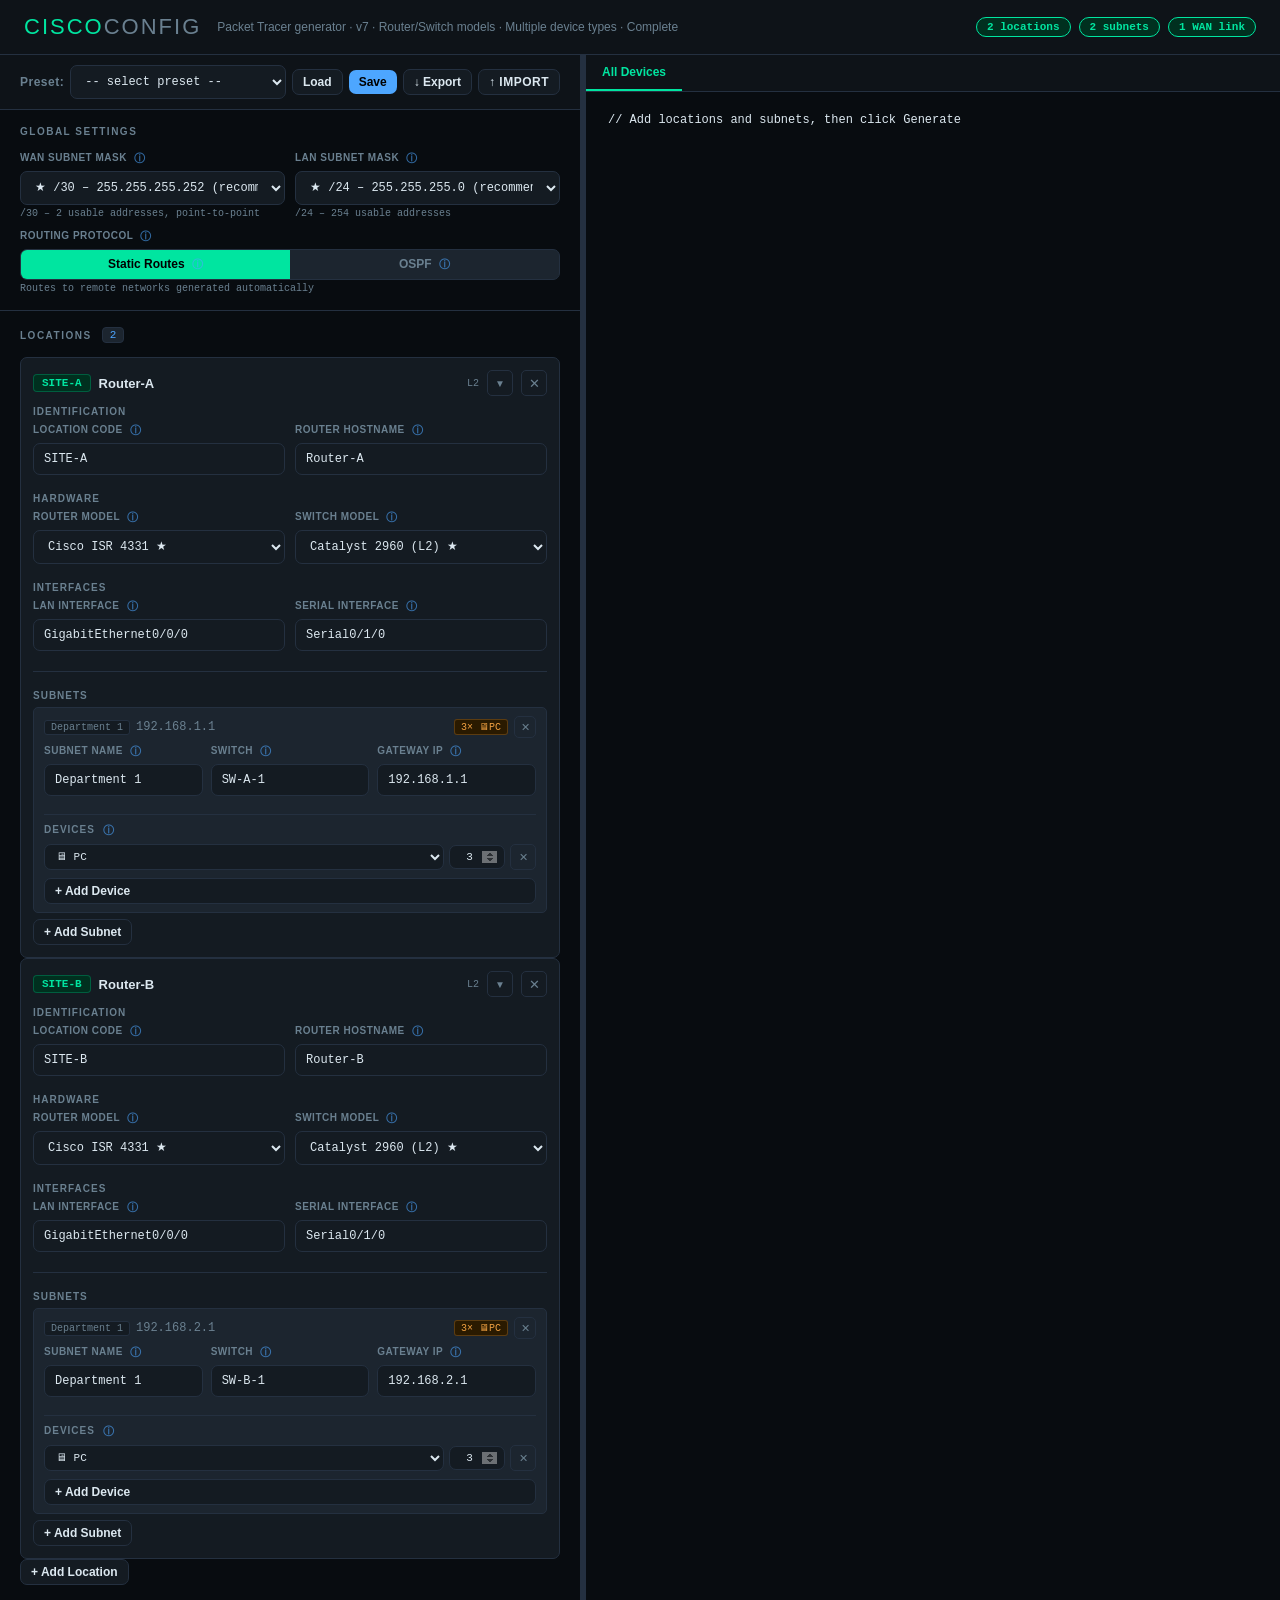
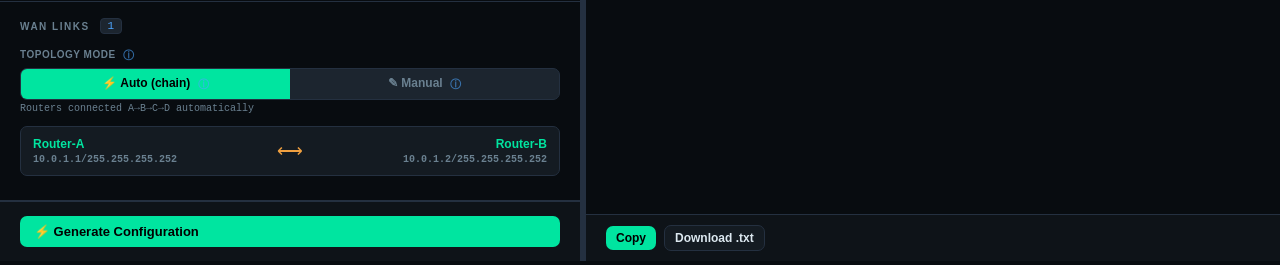
==== commit 9e338ebd: "Increase default left panel width from 420px to 580px Co-Authored-By: Claude Sonnet 4.6 <noreply@ant" ====
--- a/index.html
+++ b/index.html
@@ -24,7 +24,7 @@
     .pill.active { background: var(--green-d); color: var(--green); border-color: var(--green); }
 
     .app { display: flex; flex: 1; overflow: hidden; height: calc(100vh - 53px); }
-    .left { width: 420px; min-width: 280px; overflow-y: auto; border-right: none; display: flex; flex-direction: column; }
+    .left { width: 580px; min-width: 280px; overflow-y: auto; border-right: none; display: flex; flex-direction: column; }
     .resizer { width: 5px; background: var(--border); cursor: col-resize; flex-shrink: 0; transition: background .15s; }
     .resizer:hover, .resizer.dragging { background: var(--blue); }
     .right { flex: 1; min-width: 260px; display: flex; flex-direction: column; overflow: hidden; border-left: 1px solid var(--border); }
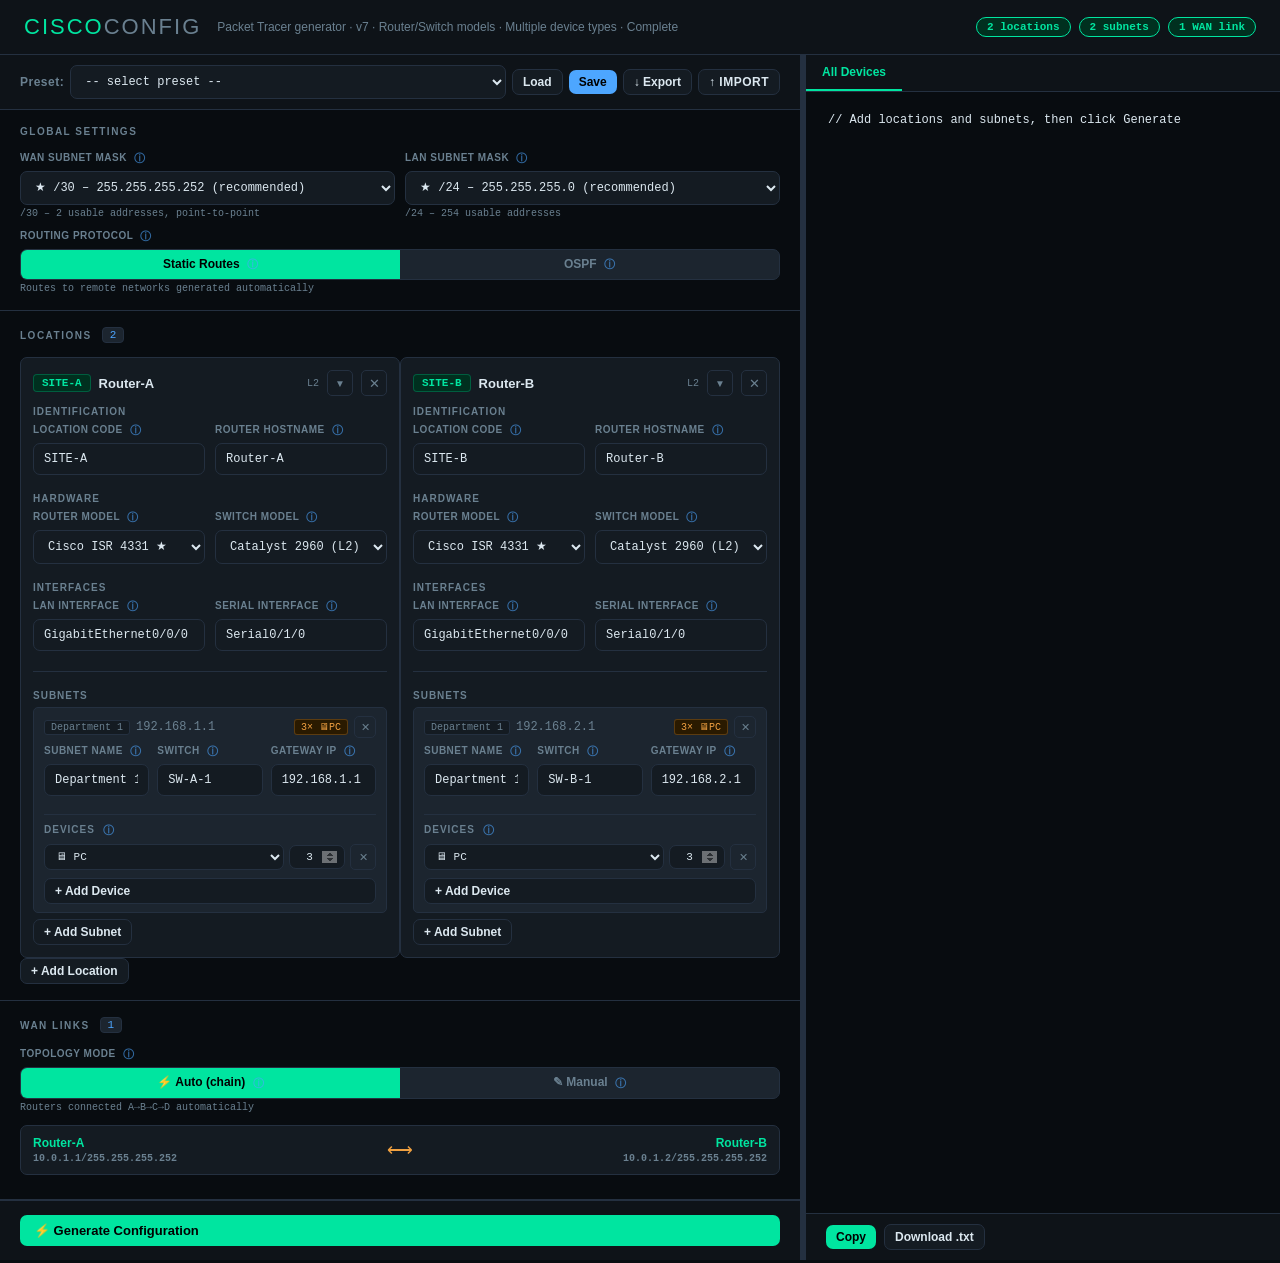
==== commit 14e6e084: "Increase default left panel width to 800px for comfortable 2-column layout Co-Authored-By: Claude So" ====
--- a/index.html
+++ b/index.html
@@ -24,7 +24,7 @@
     .pill.active { background: var(--green-d); color: var(--green); border-color: var(--green); }
 
     .app { display: flex; flex: 1; overflow: hidden; height: calc(100vh - 53px); }
-    .left { width: 580px; min-width: 280px; overflow-y: auto; border-right: none; display: flex; flex-direction: column; }
+    .left { width: 800px; min-width: 280px; overflow-y: auto; border-right: none; display: flex; flex-direction: column; }
     .resizer { width: 5px; background: var(--border); cursor: col-resize; flex-shrink: 0; transition: background .15s; }
     .resizer:hover, .resizer.dragging { background: var(--blue); }
     .right { flex: 1; min-width: 260px; display: flex; flex-direction: column; overflow: hidden; border-left: 1px solid var(--border); }
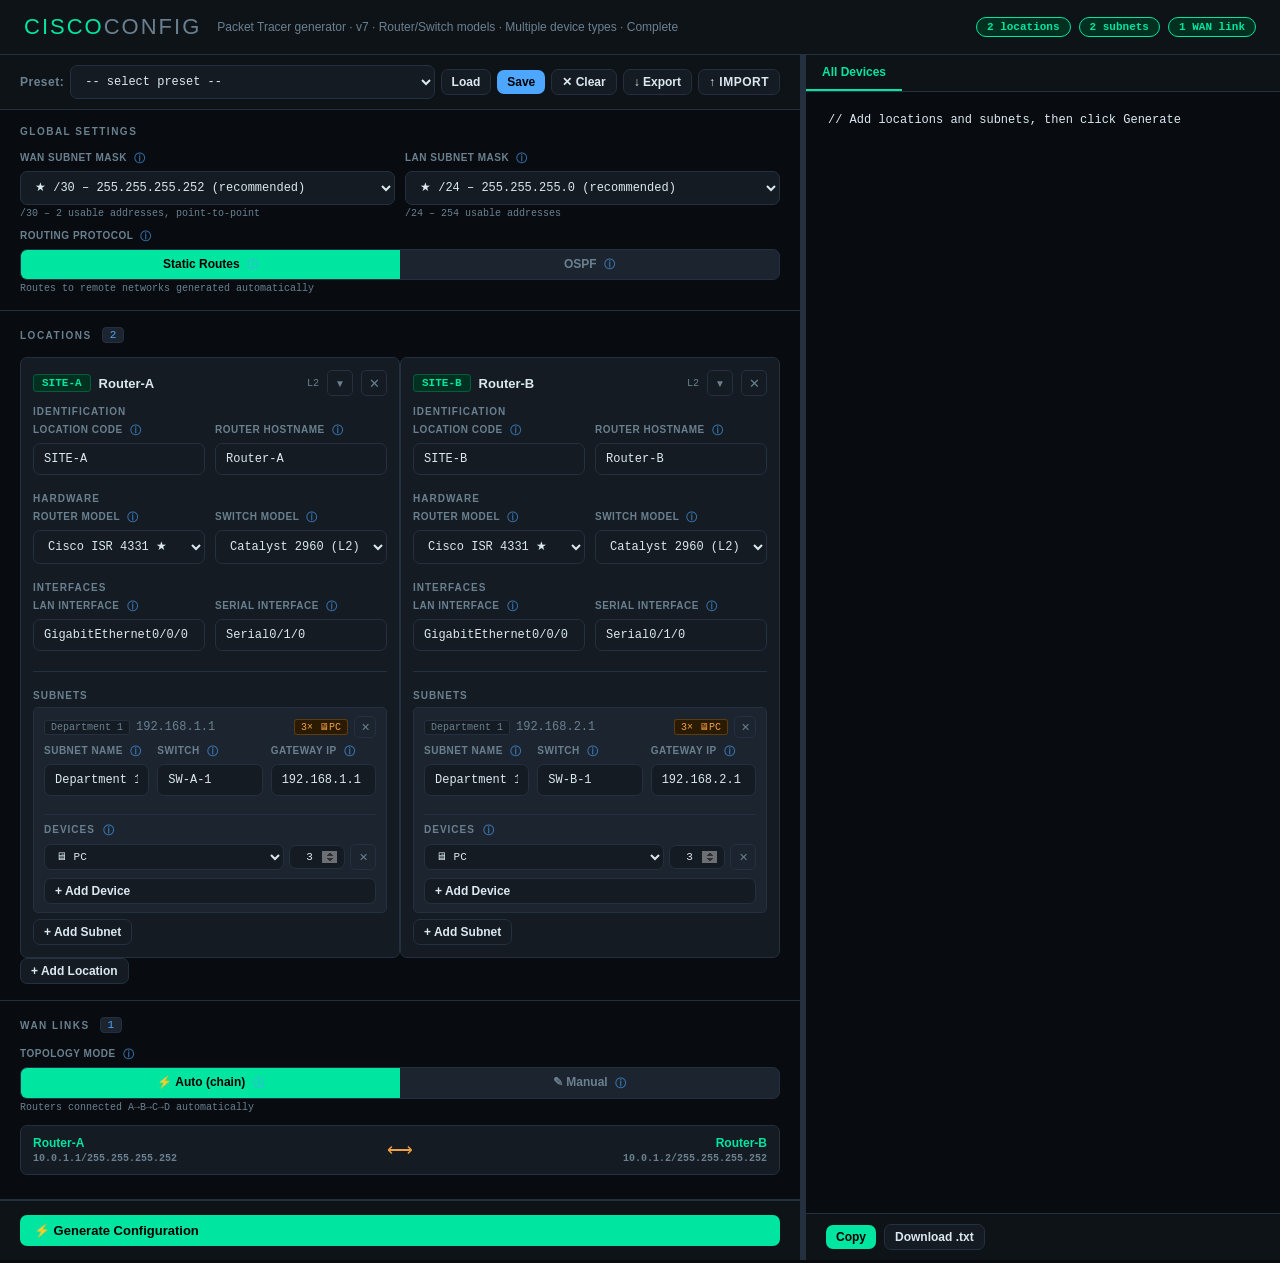
==== commit 16558931: "Add Clear button to reset to blank project Co-Authored-By: Claude Sonnet 4.6 <noreply@anthropic.com>" ====
--- a/index.html
+++ b/index.html
@@ -143,6 +143,7 @@
       <select id="presetSel"></select>
       <button class="btn btn-ghost btn-sm" id="loadPresetBtn">Load</button>
       <button class="btn btn-blue  btn-sm" id="savePresetBtn">Save</button>
+      <button class="btn btn-ghost btn-sm" id="clearBtn"    title="Reset to blank project">✕ Clear</button>
       <button class="btn btn-ghost btn-sm" id="exportBtn"   title="Export project as JSON">↓ Export</button>
       <label  class="btn btn-ghost btn-sm" title="Import project from JSON" style="cursor:pointer;margin:0;">
         ↑ Import<input type="file" accept=".json" id="importFile" style="display:none;" />
@@ -1002,29 +1003,12 @@
         {name:'Developers & Sales',       switchName:'SW-BOD-3',gwIp:'192.168.6.1',devices:[{type:'PC',count:4},{type:'Laptop',count:1}]},
       ]},
     ]},
-  l3demo:{label:'L3 Switch Demo (3560)',routingProtocol:'ospf',
-    locations:[
-      {name:'HQ',routerName:'Router-HQ',routerModel:'ISR4331',switchType:'l3',lanIf:'GigabitEthernet0/0/0',serialIf:'Serial0/1/0',lanIp:'',subnets:[
-        {name:'Management', switchName:'SW-HQ-MGMT',gwIp:'192.168.1.1',devices:[{type:'PC',count:2},{type:'Printer',count:1}]},
-        {name:'Servers',    switchName:'SW-HQ-SRV', gwIp:'192.168.2.1',devices:[{type:'Server',count:2}]},
-        {name:'Employees',  switchName:'SW-HQ-EMP', gwIp:'192.168.3.1',devices:[{type:'Laptop',count:4},{type:'IP Phone',count:2}]},
-      ]},
-      {name:'BRANCH',routerName:'Router-BR',routerModel:'ISR4331',switchType:'l2',lanIf:'GigabitEthernet0/0/0',serialIf:'Serial0/1/0',lanIp:'',subnets:[
-        {name:'Branch Office',switchName:'SW-BR-1',gwIp:'192.168.10.1',devices:[{type:'PC',count:3},{type:'IP Phone',count:1}]},
-      ]},
-    ]},
-  chain3:{label:'3-location chain (OSPF)',routingProtocol:'ospf',
-    locations:[
-      {name:'OSLO',     routerName:'Router-OSL',routerModel:'ISR4331',switchType:'l2',lanIf:'GigabitEthernet0/0/0',serialIf:'Serial0/1/0',lanIp:'',subnets:[{name:'Oslo Office',  switchName:'SW-OSL-1',gwIp:'192.168.1.1',devices:[{type:'PC',count:3},{type:'Laptop',count:1}]}]},
-      {name:'BERGEN',   routerName:'Router-BGO',routerModel:'ISR4331',switchType:'l2',lanIf:'GigabitEthernet0/0/0',serialIf:'Serial0/1/0',lanIp:'',subnets:[{name:'Bergen Office',switchName:'SW-BGO-1',gwIp:'192.168.2.1',devices:[{type:'Laptop',count:2},{type:'PC',count:1}]}]},
-      {name:'TRONDHEIM',routerName:'Router-TRD',routerModel:'ISR4331',switchType:'l2',lanIf:'GigabitEthernet0/0/0',serialIf:'Serial0/1/0',lanIp:'',subnets:[{name:'TRD Office',  switchName:'SW-TRD-1',gwIp:'192.168.3.1',devices:[{type:'PC',count:2},{type:'IP Phone',count:1}]}]},
-    ]},
 };
 
 function populatePresetDropdown(){
   const sel=document.getElementById('presetSel');
   let h='<option value="">-- select preset --</option><optgroup label="Built-in">';
-  Object.entries(BUILTIN_PRESETS).forEach(([k,p])=>h+=`<option value="${k}">${p.label}</option>`);
+  Object.entries(BUILTIN_PRESETS).filter(([k])=>k!=='blank').forEach(([k,p])=>h+=`<option value="${k}">${p.label}</option>`);
   h+='</optgroup>';
   const custom=getCustomPresets();
   if(custom.length){h+='<optgroup label="My presets">'; custom.forEach(p=>h+=`<option value="${p.key}">★ ${p.name}</option>`); h+='</optgroup>';}
@@ -1093,6 +1077,7 @@
 // ═══════════════════════════════════════════════
 //  EVENTS
 // ═══════════════════════════════════════════════
+document.getElementById('clearBtn').addEventListener('click',()=>{if(confirm('Reset to blank project?'))loadPreset('blank');});
 document.getElementById('addLocBtn').addEventListener('click',()=>addLocation());
 document.getElementById('generateBtn').addEventListener('click',generate);
 document.getElementById('addWanBtn').addEventListener('click',addManualWan);
